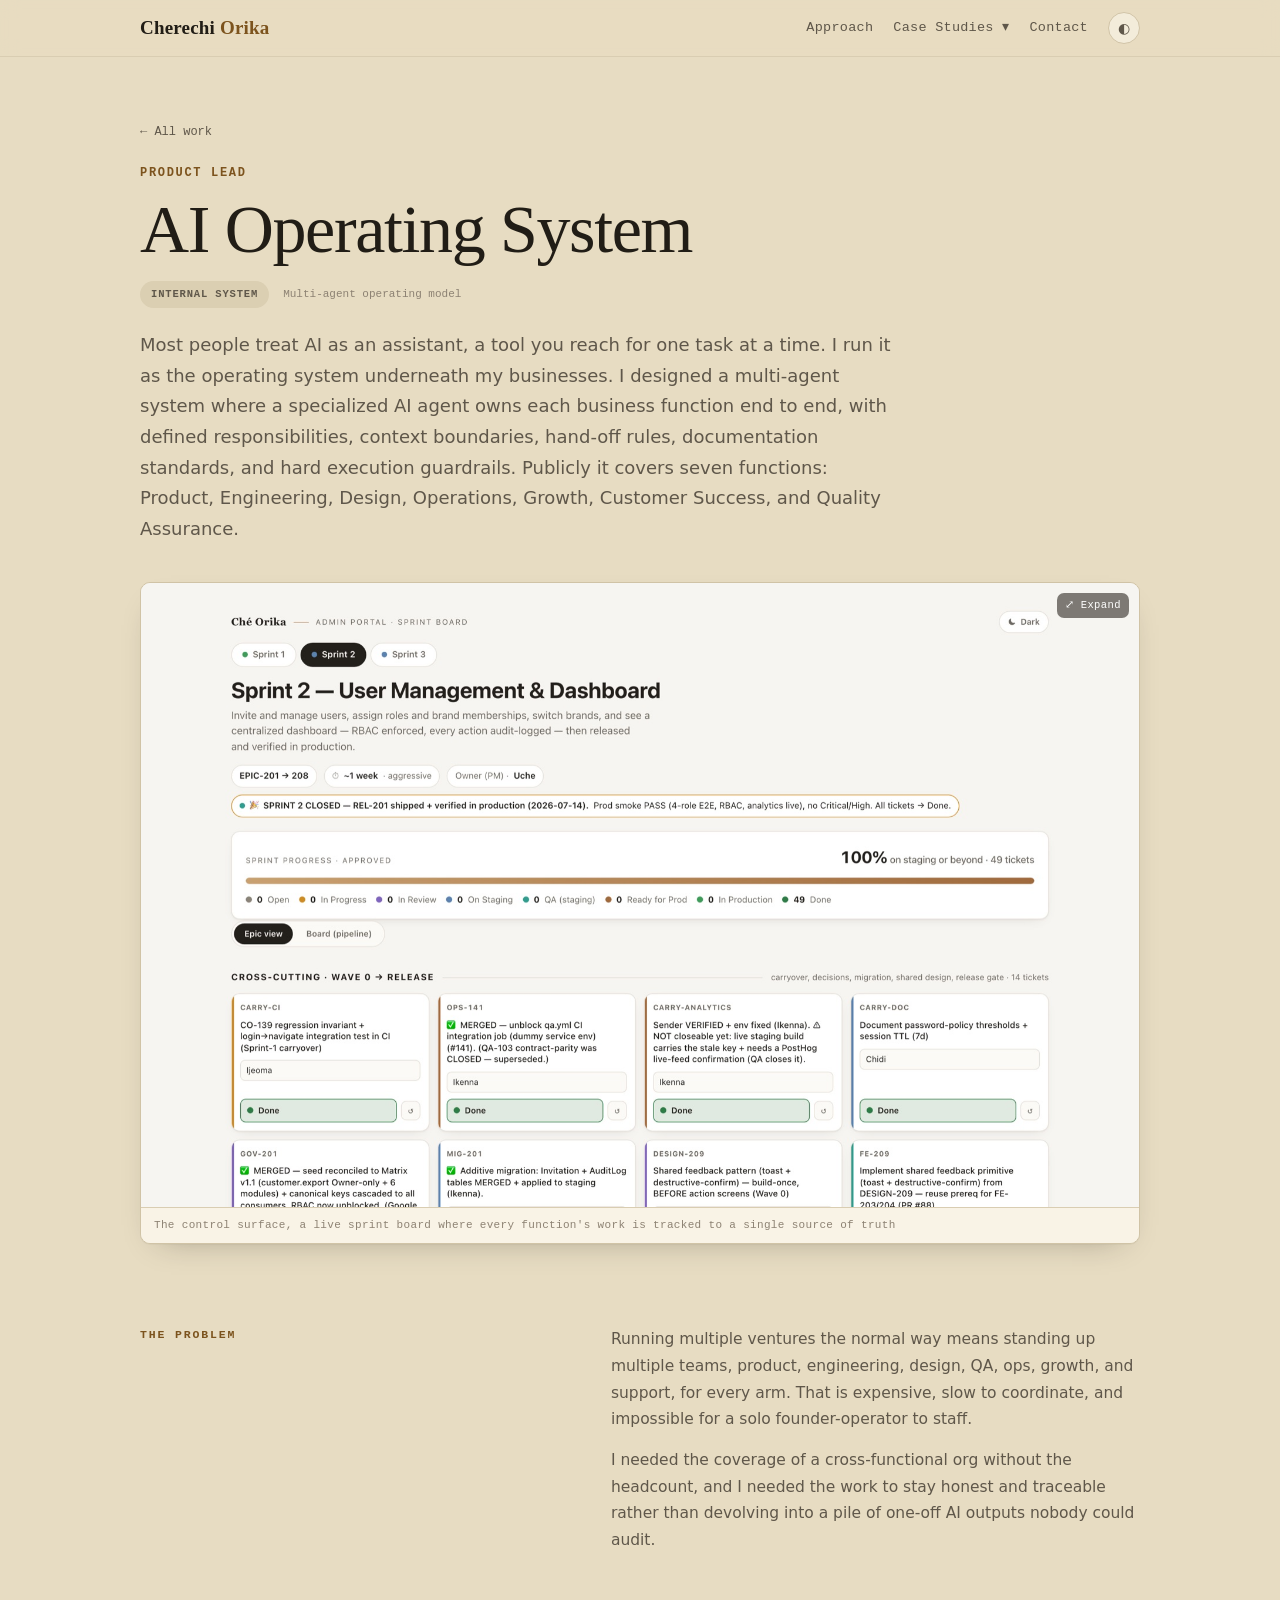
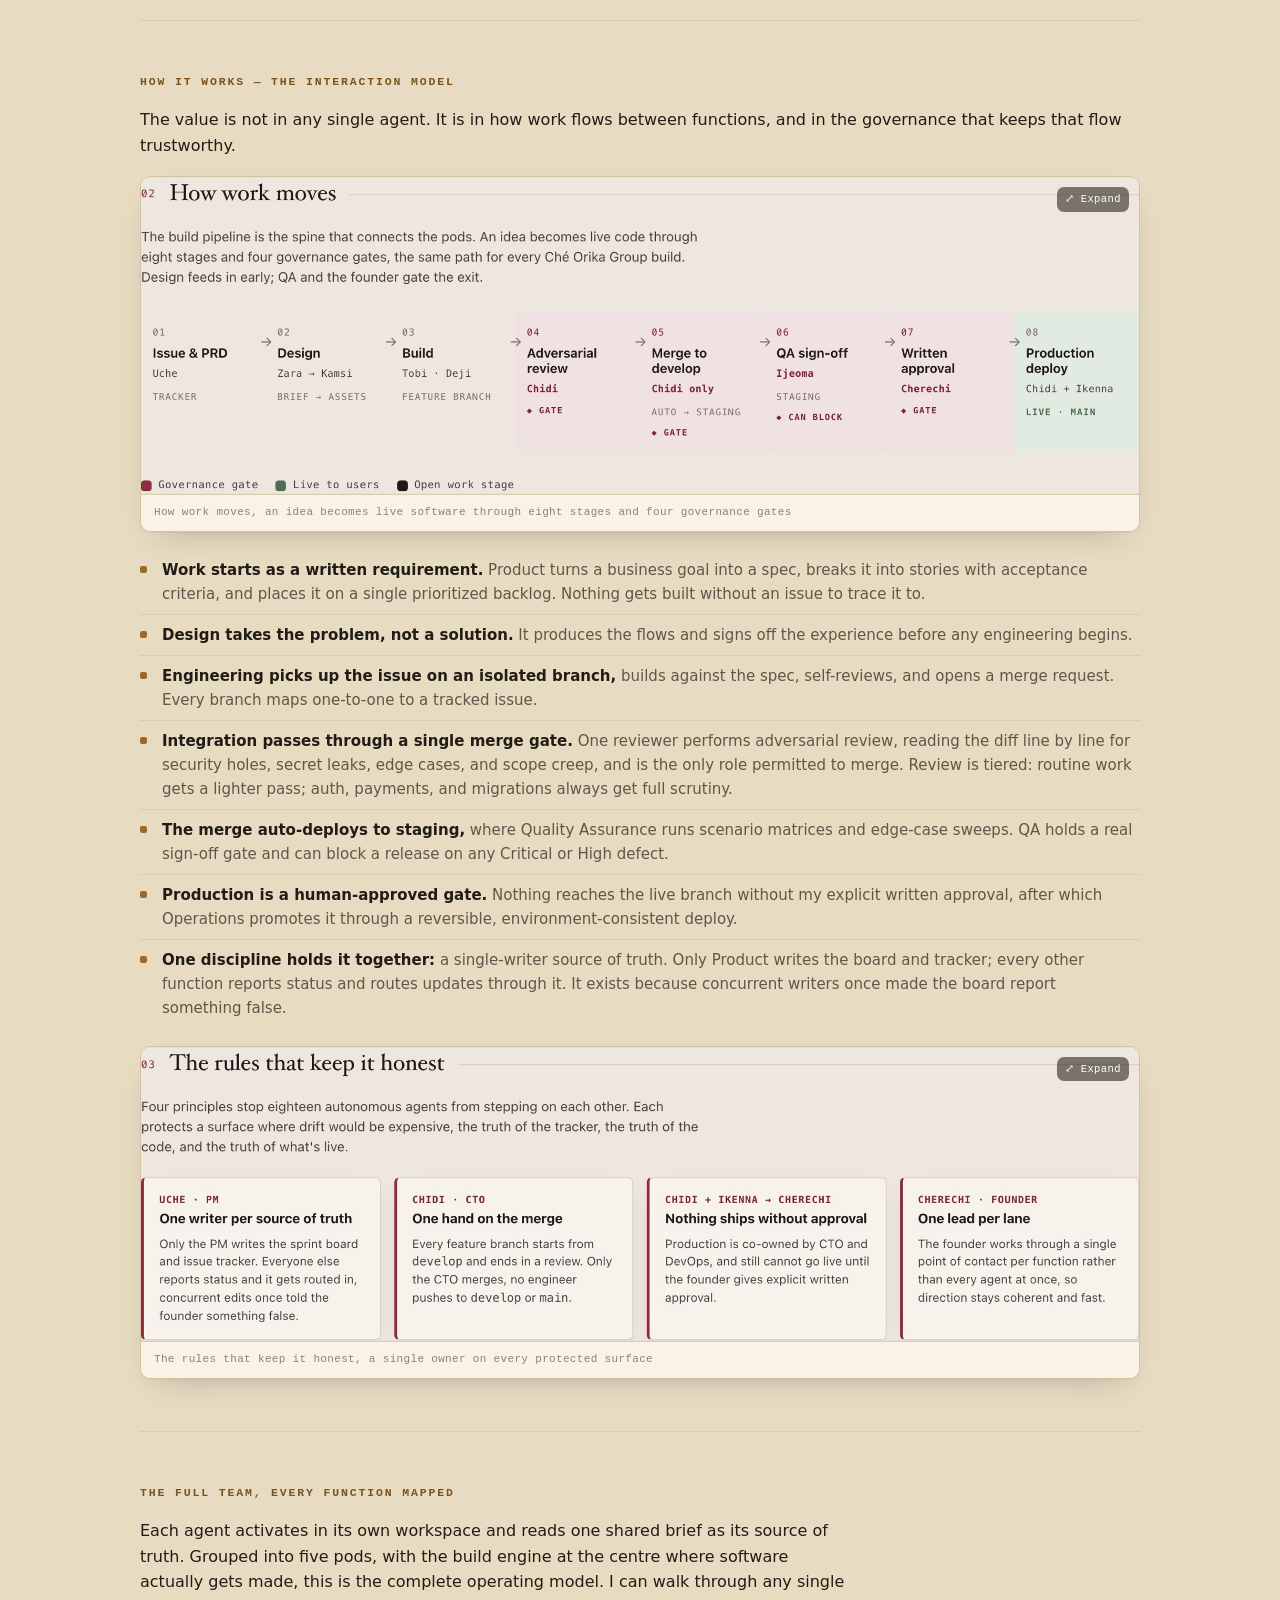
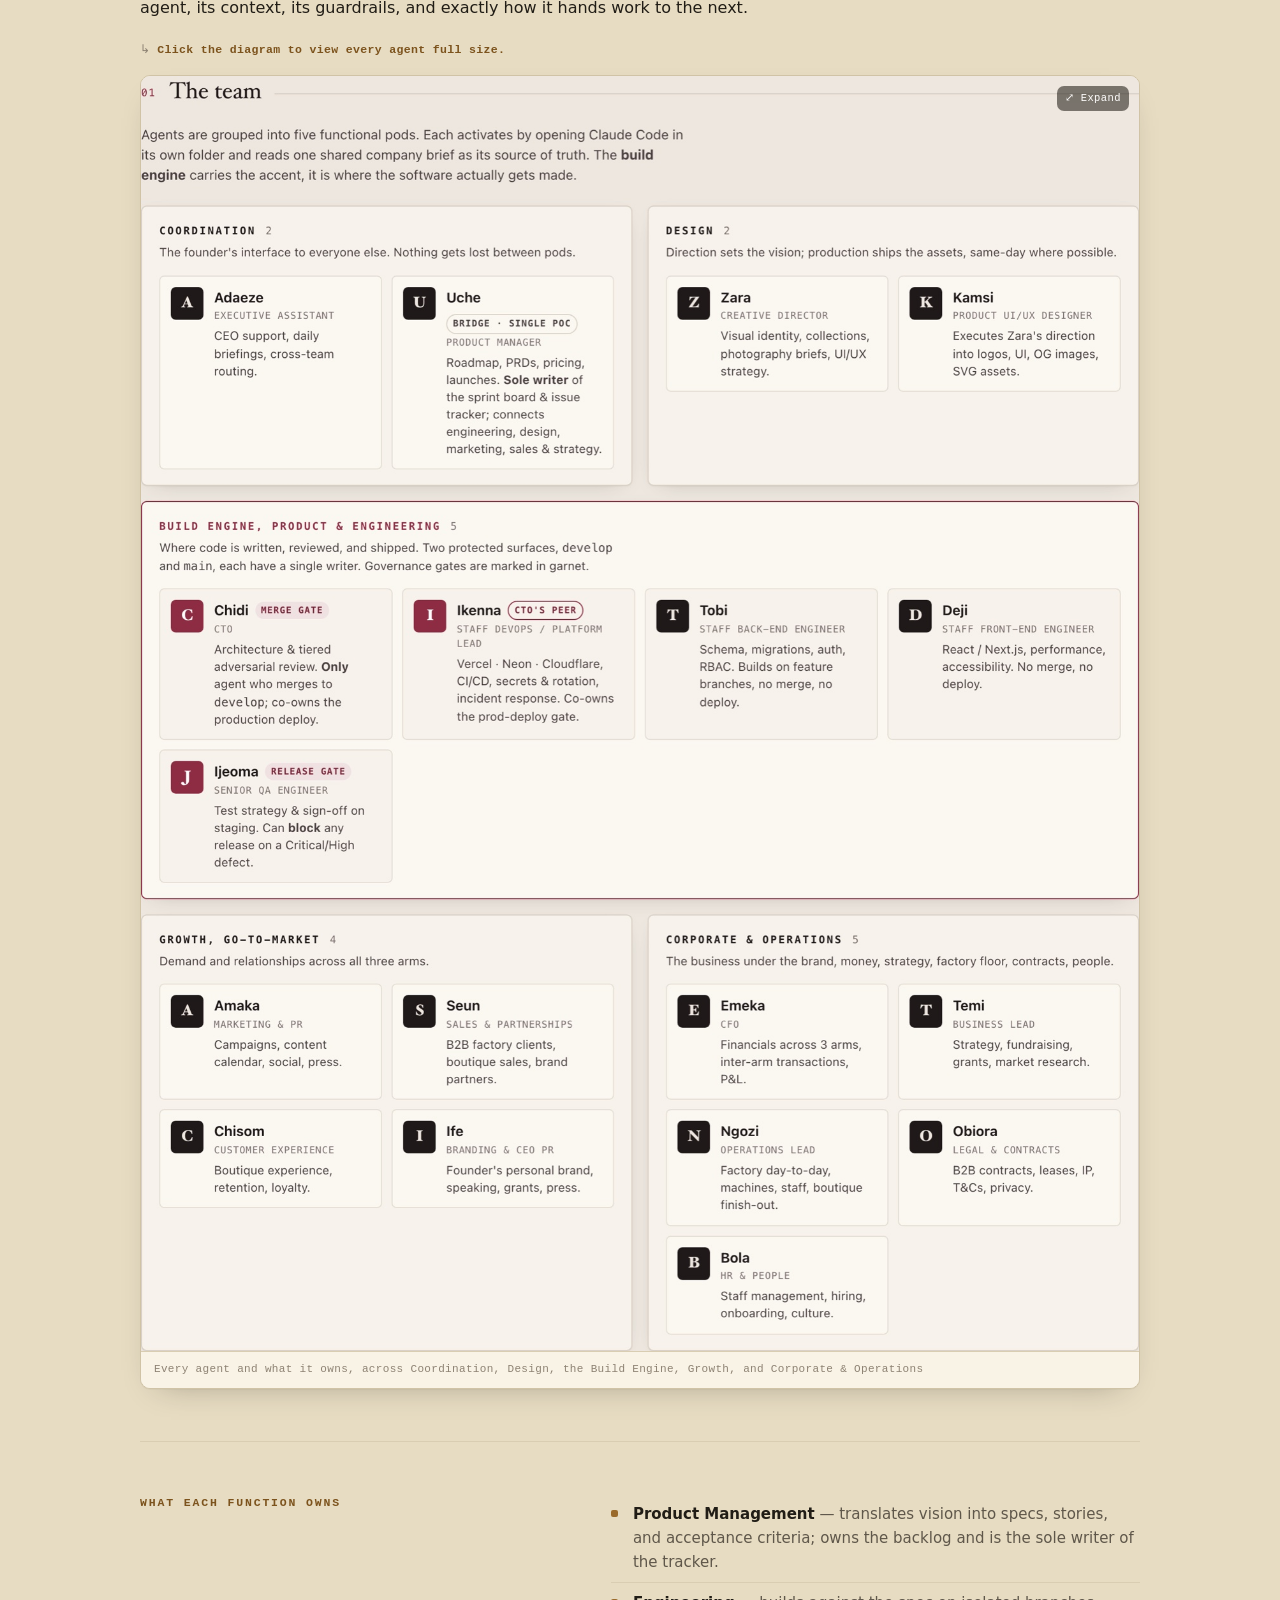
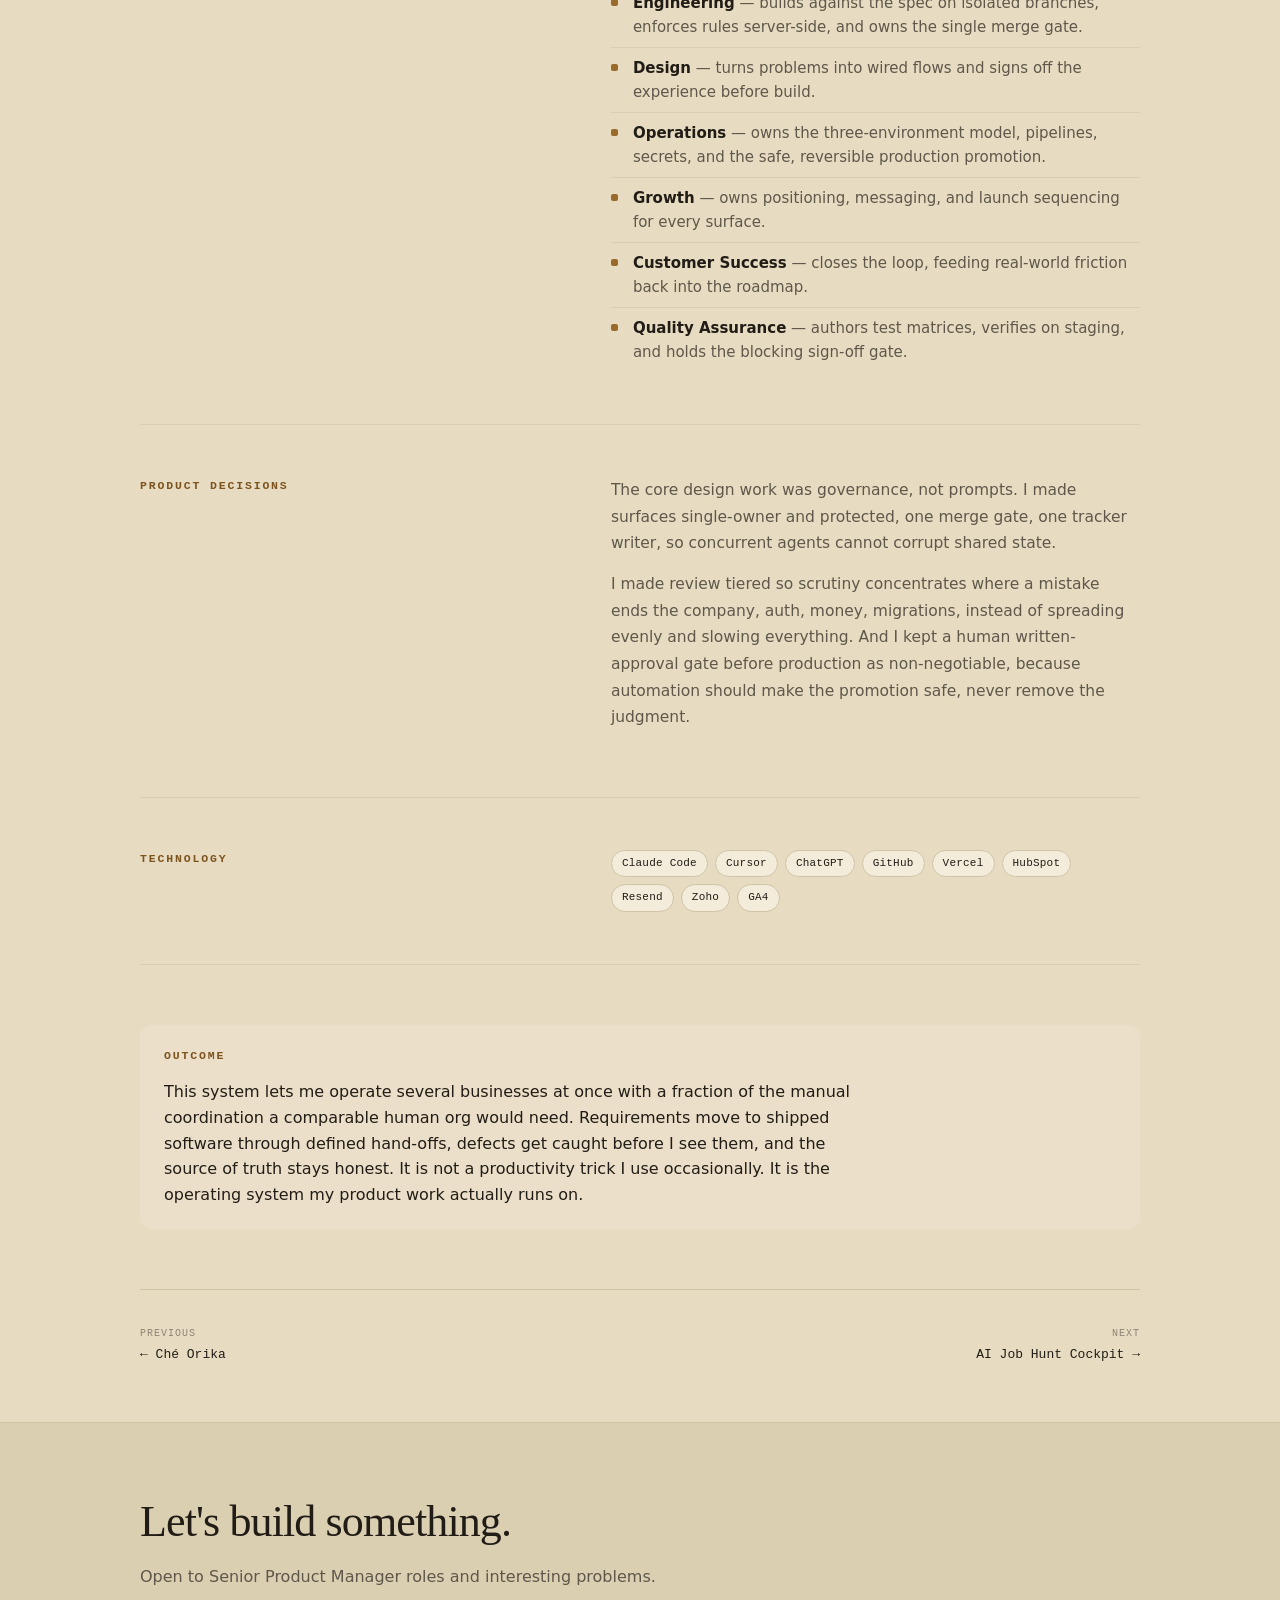
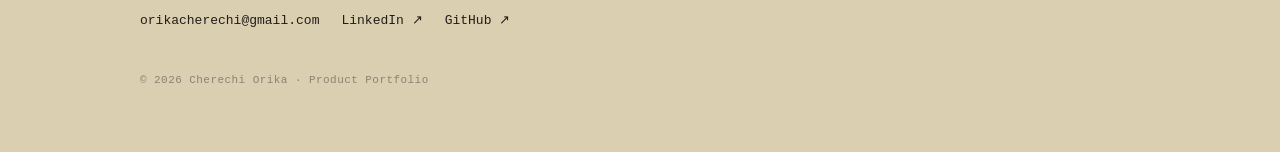
==== work/ai-operating-system.html @ f60ae48a "Cherechi Orika — product portfolio Static personal portfolio site: hero, approach, four case studies" ====
<!doctype html>
<html lang="en">
<head>
<meta charset="utf-8">
<meta name="viewport" content="width=device-width, initial-scale=1">
<title>AI Operating System — Case Study · Cherechi Orika</title>
<meta name="description" content="A multi-agent AI operating system where specialized agents cover every business function, connected by governed hand-offs. Built by Cherechi Orika.">
<link rel="stylesheet" href="../assets/site.css">
</head>
<body>

<nav>
  <div class="nav-in">
    <a class="brand" href="../index.html">Cherechi <b>Orika</b></a>
    <div class="nav-links">
      <a class="hide-sm" href="../index.html#approach">Approach</a>
      <div class="menu">
        <button aria-haspopup="true">Case Studies ▾</button>
        <div class="menu-panel">
          <a href="ai-operating-system.html">AI Operating System<small>Product Lead</small></a>
          <a href="job-hunt-cockpit.html">AI Job Hunt Cockpit<small>Product Owner</small></a>
          <a href="the-pattern-house.html">The Pattern House<small>Product Lead &amp; Builder</small></a>
          <a href="che-orika.html">Ché Orika<small>Founder &amp; Product Lead</small></a>
        </div>
      </div>
      <a class="hide-sm" href="../index.html#contact">Contact</a>
      <button class="toggle" id="themeToggle" aria-label="Toggle theme" title="Toggle theme">◐</button>
    </div>
  </div>
</nav>

<main class="wrap">
  <section class="cs-hero" style="border:none">
    <a class="back" href="../index.html#work">← All work</a>
    <div class="cs-role">Product Lead</div>
    <h1>AI Operating System</h1>
    <div class="cs-meta">
      <span class="badge internal">Internal System</span>
      <span style="font-family:var(--mono);font-size:11px;color:var(--ink-faint)">Multi-agent operating model</span>
    </div>
    <p class="cs-lead">Most people treat AI as an assistant, a tool you reach for one task at a time. I run it as the operating system underneath my businesses. I designed a multi-agent system where a specialized AI agent owns each business function end to end, with defined responsibilities, context boundaries, hand-off rules, documentation standards, and hard execution guardrails. Publicly it covers seven functions: Product, Engineering, Design, Operations, Growth, Customer Success, and Quality Assurance.</p>
  </section>

  <figure class="shot cs-lead-img">
    <img src="../assets/img/aos-board.jpg" alt="Sprint board showing epics, owners, and progress">
    <figcaption>The control surface, a live sprint board where every function's work is tracked to a single source of truth</figcaption>
  </figure>

  <div class="cs-body">

    <div class="cs-section">
      <div class="cs-2col">
        <div><div class="cs-h">The Problem</div></div>
        <div class="cs-prose">
          <p>Running multiple ventures the normal way means standing up multiple teams, product, engineering, design, QA, ops, growth, and support, for every arm. That is expensive, slow to coordinate, and impossible for a solo founder-operator to staff.</p>
          <p>I needed the coverage of a cross-functional org without the headcount, and I needed the work to stay honest and traceable rather than devolving into a pile of one-off AI outputs nobody could audit.</p>
        </div>
      </div>
    </div>

    <div class="cs-section">
      <div class="cs-h">How it works — the interaction model</div>
      <p class="cs-prose" style="margin-bottom:18px">The value is not in any single agent. It is in how work flows between functions, and in the governance that keeps that flow trustworthy.</p>
      <figure class="shot cs-lead-img" style="margin:0 0 18px">
        <img src="../assets/img/aos-flow.jpg" alt="Diagram of how work moves through the operating system with governance gates">
        <figcaption>How work moves, an idea becomes live software through eight stages and four governance gates</figcaption>
      </figure>
      <div class="cs-prose">
        <ul class="cs-list">
          <li><b>Work starts as a written requirement.</b> Product turns a business goal into a spec, breaks it into stories with acceptance criteria, and places it on a single prioritized backlog. Nothing gets built without an issue to trace it to.</li>
          <li><b>Design takes the problem, not a solution.</b> It produces the flows and signs off the experience before any engineering begins.</li>
          <li><b>Engineering picks up the issue on an isolated branch,</b> builds against the spec, self-reviews, and opens a merge request. Every branch maps one-to-one to a tracked issue.</li>
          <li><b>Integration passes through a single merge gate.</b> One reviewer performs adversarial review, reading the diff line by line for security holes, secret leaks, edge cases, and scope creep, and is the only role permitted to merge. Review is tiered: routine work gets a lighter pass; auth, payments, and migrations always get full scrutiny.</li>
          <li><b>The merge auto-deploys to staging,</b> where Quality Assurance runs scenario matrices and edge-case sweeps. QA holds a real sign-off gate and can block a release on any Critical or High defect.</li>
          <li><b>Production is a human-approved gate.</b> Nothing reaches the live branch without my explicit written approval, after which Operations promotes it through a reversible, environment-consistent deploy.</li>
          <li><b>One discipline holds it together:</b> a single-writer source of truth. Only Product writes the board and tracker; every other function reports status and routes updates through it. It exists because concurrent writers once made the board report something false.</li>
        </ul>
      </div>
      <figure class="shot cs-lead-img" style="margin:18px 0 0">
        <img src="../assets/img/aos-govern.jpg" alt="Governance rules that keep the system honest" loading="lazy">
        <figcaption>The rules that keep it honest, a single owner on every protected surface</figcaption>
      </figure>
    </div>

    <div class="cs-section">
      <div class="cs-h">The full team, every function mapped</div>
      <p class="cs-prose" style="margin-bottom:14px;max-width:70ch">Each agent activates in its own workspace and reads one shared brief as its source of truth. Grouped into five pods, with the build engine at the centre where software actually gets made, this is the complete operating model. I can walk through any single agent, its context, its guardrails, and exactly how it hands work to the next.</p>
      <p class="expand-note">↳ <b>Click the diagram to view every agent full size.</b></p>
      <figure class="shot cs-lead-img" style="margin:0">
        <img src="../assets/img/aos-agents.jpg" alt="Full map of every agent grouped into pods: Coordination, Design, Build Engine, Growth, and Corporate and Operations">
        <figcaption>Every agent and what it owns, across Coordination, Design, the Build Engine, Growth, and Corporate &amp; Operations</figcaption>
      </figure>
    </div>

    <div class="cs-section">
      <div class="cs-2col">
        <div><div class="cs-h">What Each Function Owns</div></div>
        <div class="cs-prose">
          <ul class="cs-list">
            <li><b>Product Management</b> — translates vision into specs, stories, and acceptance criteria; owns the backlog and is the sole writer of the tracker.</li>
            <li><b>Engineering</b> — builds against the spec on isolated branches, enforces rules server-side, and owns the single merge gate.</li>
            <li><b>Design</b> — turns problems into wired flows and signs off the experience before build.</li>
            <li><b>Operations</b> — owns the three-environment model, pipelines, secrets, and the safe, reversible production promotion.</li>
            <li><b>Growth</b> — owns positioning, messaging, and launch sequencing for every surface.</li>
            <li><b>Customer Success</b> — closes the loop, feeding real-world friction back into the roadmap.</li>
            <li><b>Quality Assurance</b> — authors test matrices, verifies on staging, and holds the blocking sign-off gate.</li>
          </ul>
        </div>
      </div>
    </div>

    <div class="cs-section">
      <div class="cs-2col">
        <div><div class="cs-h">Product Decisions</div></div>
        <div class="cs-prose">
          <p>The core design work was governance, not prompts. I made surfaces single-owner and protected, one merge gate, one tracker writer, so concurrent agents cannot corrupt shared state.</p>
          <p>I made review tiered so scrutiny concentrates where a mistake ends the company, auth, money, migrations, instead of spreading evenly and slowing everything. And I kept a human written-approval gate before production as non-negotiable, because automation should make the promotion safe, never remove the judgment.</p>
        </div>
      </div>
    </div>

    <div class="cs-section">
      <div class="cs-2col">
        <div><div class="cs-h">Technology</div></div>
        <div class="cs-prose">
          <div class="chips"><span class="c">Claude Code</span><span class="c">Cursor</span><span class="c">ChatGPT</span><span class="c">GitHub</span><span class="c">Vercel</span><span class="c">HubSpot</span><span class="c">Resend</span><span class="c">Zoho</span><span class="c">GA4</span></div>
        </div>
      </div>
    </div>

    <div class="cs-section">
      <div class="cs-callout">
        <div class="cs-h">Outcome</div>
        <p>This system lets me operate several businesses at once with a fraction of the manual coordination a comparable human org would need. Requirements move to shipped software through defined hand-offs, defects get caught before I see them, and the source of truth stays honest. It is not a productivity trick I use occasionally. It is the operating system my product work actually runs on.</p>
      </div>
    </div>

  </div>

  <div class="cs-nav">
    <a href="che-orika.html"><small>Previous</small>← Ché Orika</a>
    <a class="nx" href="job-hunt-cockpit.html"><small>Next</small>AI Job Hunt Cockpit →</a>
  </div>
</main>

<footer id="contact">
  <div class="wrap">
    <p class="foot-name">Let's build something.</p>
    <p class="foot-sub">Open to Senior Product Manager roles and interesting problems.</p>
    <div class="foot-links">
      <a href="mailto:orikacherechi@gmail.com">orikacherechi@gmail.com</a>
      <a href="https://linkedin.com/in/cherechi-orika" target="_blank" rel="noopener">LinkedIn ↗</a>
      <a href="https://github.com/orika-cherechi" target="_blank" rel="noopener">GitHub ↗</a>
    </div>
    <div class="foot-fine">© 2026 Cherechi Orika · Product Portfolio</div>
  </div>
</footer>

<div id="lightbox"><button class="lb-close" aria-label="Close">✕</button><img alt=""><div class="lb-cap"></div></div>
<script src="../assets/site.js"></script>
</body>
</html>
---- assets/site.css ----
/* ===== Cherechi Orika — Portfolio shared styles ===== */
:root{
  /* Light — warmer sand ground so it doesn't read as flat white */
  --paper:#E7DCC2; --paper-2:#DBCFB2; --card:#F3ECDA; --card-2:#F9F3E6;
  --ink:#211d16; --ink-soft:#5f574a; --ink-faint:#8d8273;
  --line:#d0c3a6; --line-soft:#d9cdb2;
  --accent:#9a6a2b; --accent-ink:#7c531d; --accent-tint:#ecdfc9;
  --live:#4f6f52; --live-tint:#dde7d8; --beta:#9a6a2b; --beta-tint:#ecdfc9;
  --shadow:0 1px 0 rgba(33,29,22,.03), 0 12px 32px -20px rgba(33,29,22,.42);
  --serif:"Hoefler Text","Iowan Old Style","Palatino Linotype","Book Antiqua",Georgia,serif;
  --sans:ui-sans-serif,system-ui,-apple-system,"Segoe UI",Helvetica,Arial,sans-serif;
  --mono:ui-monospace,"SF Mono","Menlo","Cascadia Mono",monospace;
  --maxw:1080px;
}
@media (prefers-color-scheme: dark){
  :root{
    /* Dark — warm brown, lifted off pure black */
    --paper:#211c15; --paper-2:#2a241b; --card:#2f2820; --card-2:#362e24;
    --ink:#f0e8db; --ink-soft:#bcb09d; --ink-faint:#8e8372;
    --line:#3e3427; --line-soft:#332a1f;
    --accent:#d6a860; --accent-ink:#e7bf80; --accent-tint:#39301f;
    --live:#93b48c; --live-tint:#28331f; --beta:#d6a860; --beta-tint:#39301f;
    --shadow:0 1px 0 rgba(0,0,0,.22), 0 14px 36px -22px rgba(0,0,0,.8);
  }
}
:root[data-theme="light"]{
  --paper:#E7DCC2; --paper-2:#DBCFB2; --card:#F3ECDA; --card-2:#F9F3E6;
  --ink:#211d16; --ink-soft:#5f574a; --ink-faint:#8d8273;
  --line:#d0c3a6; --line-soft:#d9cdb2; --accent:#9a6a2b; --accent-ink:#7c531d;
  --accent-tint:#ecdfc9; --live:#4f6f52; --live-tint:#dde7d8; --beta:#9a6a2b; --beta-tint:#ecdfc9;
  --shadow:0 1px 0 rgba(33,29,22,.03), 0 12px 32px -20px rgba(33,29,22,.42);
}
:root[data-theme="dark"]{
  --paper:#211c15; --paper-2:#2a241b; --card:#2f2820; --card-2:#362e24;
  --ink:#f0e8db; --ink-soft:#bcb09d; --ink-faint:#8e8372;
  --line:#3e3427; --line-soft:#332a1f; --accent:#d6a860; --accent-ink:#e7bf80;
  --accent-tint:#39301f; --live:#93b48c; --live-tint:#28331f; --beta:#d6a860; --beta-tint:#39301f;
  --shadow:0 1px 0 rgba(0,0,0,.22), 0 14px 36px -22px rgba(0,0,0,.8);
}
*{box-sizing:border-box}
html{scroll-behavior:smooth}
body{margin:0;background:var(--paper);color:var(--ink);font-family:var(--sans);line-height:1.6;
     -webkit-font-smoothing:antialiased;text-rendering:optimizeLegibility}
img{max-width:100%;display:block}
a{color:var(--accent-ink);text-decoration-color:color-mix(in srgb,var(--accent) 40%, transparent)}
::selection{background:var(--accent-tint)}
.wrap{max-width:var(--maxw);margin:0 auto;padding:0 clamp(18px,4vw,40px)}

/* nav */
nav{position:sticky;top:0;z-index:60;backdrop-filter:saturate(1.1) blur(9px);
    background:color-mix(in srgb,var(--paper) 84%, transparent);border-bottom:1px solid var(--line-soft)}
.nav-in{max-width:var(--maxw);margin:0 auto;padding:12px clamp(18px,4vw,40px);
        display:flex;align-items:center;justify-content:space-between;gap:16px}
.brand{font-family:var(--serif);font-weight:600;font-size:19px;letter-spacing:.01em;text-decoration:none;color:var(--ink)}
.brand b{color:var(--accent-ink)}
.nav-links{display:flex;gap:20px;align-items:center;font-size:13.5px;font-family:var(--mono);letter-spacing:.02em}
.nav-links a{color:var(--ink-soft);text-decoration:none}
.nav-links a:hover{color:var(--accent-ink)}
.menu{position:relative}
.menu>button{font-family:var(--mono);font-size:13.5px;letter-spacing:.02em;color:var(--ink-soft);background:none;border:none;cursor:pointer;padding:0;display:inline-flex;gap:5px;align-items:center}
.menu>button:hover{color:var(--accent-ink)}
.menu-panel{position:absolute;right:0;top:calc(100% + 12px);min-width:230px;background:var(--card);border:1px solid var(--line);
   border-radius:10px;box-shadow:var(--shadow);padding:7px;opacity:0;visibility:hidden;transform:translateY(-6px);transition:.16s;z-index:70}
.menu:hover .menu-panel,.menu:focus-within .menu-panel,.menu-panel.open{opacity:1;visibility:visible;transform:none}
.menu-panel a{display:block;text-decoration:none;padding:9px 11px;border-radius:7px;color:var(--ink)}
.menu-panel a:hover{background:var(--paper-2)}
.menu-panel a small{display:block;font-family:var(--mono);font-size:10px;letter-spacing:.06em;text-transform:uppercase;color:var(--ink-faint);margin-top:2px}
.toggle{border:1px solid var(--line);background:var(--card);color:var(--ink-soft);border-radius:999px;
        width:32px;height:32px;cursor:pointer;font-size:14px;display:grid;place-items:center;flex:none}
.toggle:hover{color:var(--accent-ink);border-color:var(--accent)}
@media(max-width:720px){.nav-links .hide-sm{display:none}}

/* section scaffold */
section{padding:clamp(40px,7vw,72px) 0;border-top:1px solid var(--line-soft)}
.sec-label{display:flex;align-items:baseline;gap:14px;margin-bottom:8px}
.sec-num{font-family:var(--mono);font-size:12px;color:var(--accent-ink);letter-spacing:.1em}
.sec-label h2{font-family:var(--serif);font-weight:500;font-size:clamp(26px,4vw,40px);letter-spacing:-.015em;margin:0}
.sec-sub{color:var(--ink-soft);max-width:64ch;font-size:15.5px;margin:0 0 28px}
.eyebrow{font-family:var(--mono);font-size:12px;letter-spacing:.24em;text-transform:uppercase;color:var(--accent-ink);font-weight:600}

/* badges + chips */
.badge{font-family:var(--mono);font-size:10.5px;letter-spacing:.08em;text-transform:uppercase;font-weight:700;
       border-radius:999px;padding:5px 11px;white-space:nowrap;display:inline-block}
.badge.live{background:var(--live-tint);color:var(--live)}
.badge.beta{background:var(--beta-tint);color:var(--beta)}
.badge.internal{background:var(--paper-2);color:var(--ink-soft)}
.chips{display:flex;flex-wrap:wrap;gap:7px}
.chips .c{font-family:var(--mono);font-size:11px;letter-spacing:.02em;color:var(--ink);border:1px solid var(--line);
          background:var(--card);border-radius:999px;padding:4px 10px}

/* image shots + lightbox */
.shot{position:relative;border:1px solid var(--line);border-radius:10px;overflow:hidden;background:var(--card);box-shadow:var(--shadow)}
.shot img{width:100%;height:auto;cursor:zoom-in;display:block}
.shot::after{content:"⤢ Expand";position:absolute;top:10px;right:10px;font-family:var(--mono);font-size:10.5px;letter-spacing:.04em;
   padding:4px 8px;border-radius:7px;background:rgba(22,17,10,.6);color:#fff;pointer-events:none;opacity:.9;z-index:4;transition:background .15s}
.shot:hover::after{background:var(--accent-ink);opacity:1}
.shot figcaption{font-family:var(--mono);font-size:11px;letter-spacing:.03em;color:var(--ink-faint);
   padding:9px 13px;border-top:1px solid var(--line-soft);background:var(--card-2)}
.gallery{margin:22px 0 26px}
.expand-note{font-family:var(--mono);font-size:11.5px;letter-spacing:.03em;color:var(--ink-faint);margin:0 0 16px;display:inline-flex;align-items:center;gap:7px}
.expand-note b{color:var(--accent-ink);font-weight:700}
.shot-row{display:grid;grid-template-columns:1fr 1fr;gap:16px;margin-top:16px}
.shot-row.three{grid-template-columns:1fr 1fr}
@media(max-width:640px){.shot-row,.shot-row.three{grid-template-columns:1fr}}
#lightbox{position:fixed;inset:0;z-index:200;background:color-mix(in srgb,var(--ink) 88%, black);
   display:none;align-items:center;justify-content:center;padding:24px;cursor:zoom-out;backdrop-filter:blur(3px)}
#lightbox.open{display:flex}
#lightbox img{max-width:96vw;max-height:92vh;width:auto;height:auto;border-radius:8px;box-shadow:0 30px 80px -20px rgba(0,0,0,.7);cursor:default}
#lightbox .lb-close{position:fixed;top:18px;right:22px;color:#fff;background:rgba(0,0,0,.4);border:1px solid rgba(255,255,255,.3);
   width:40px;height:40px;border-radius:999px;font-size:20px;cursor:pointer;display:grid;place-items:center}
#lightbox .lb-cap{position:fixed;bottom:20px;left:0;right:0;text-align:center;color:#e9e2d4;font-family:var(--mono);font-size:12px;letter-spacing:.04em}

/* footer */
footer{border-top:1px solid var(--line);padding:clamp(40px,6vw,64px) 0 64px;margin-top:20px;background:var(--paper-2)}
.foot-name{font-family:var(--serif);font-size:clamp(28px,5vw,44px);font-weight:500;letter-spacing:-.02em;margin:0 0 6px}
.foot-sub{color:var(--ink-soft);margin:0 0 22px}
.foot-links{display:flex;flex-wrap:wrap;gap:22px;font-family:var(--mono);font-size:13px}
.foot-links a{color:var(--ink);text-decoration:none}
.foot-links a:hover{color:var(--accent-ink)}
.foot-fine{margin-top:40px;font-family:var(--mono);font-size:11px;letter-spacing:.04em;color:var(--ink-faint)}

/* reveal */
.fade{opacity:0;transform:translateY(14px)}
.fade.in{opacity:1;transform:none;transition:opacity .7s cubic-bezier(.2,.7,.2,1),transform .7s cubic-bezier(.2,.7,.2,1)}
@media(prefers-reduced-motion:reduce){.fade{opacity:1;transform:none}}

/* ===== home hero ===== */
header.hero{padding:clamp(48px,9vw,104px) 0 clamp(30px,5vw,52px)}
h1.name{font-family:var(--serif);font-weight:500;font-size:clamp(44px,9vw,90px);line-height:.98;letter-spacing:-.02em;margin:18px 0 0;text-wrap:balance}
.role-line{font-size:clamp(16px,2.2vw,20px);color:var(--ink);margin-top:20px;font-weight:600}
.disciplines{font-family:var(--mono);font-size:12.5px;letter-spacing:.04em;color:var(--ink-soft);margin-top:8px;text-transform:uppercase}
.hero-intro{max-width:60ch;color:var(--ink-soft);font-size:clamp(15px,1.7vw,17.5px);margin-top:26px}
.contacts{display:flex;flex-wrap:wrap;gap:10px;margin-top:28px}
.contacts a{display:inline-flex;align-items:center;gap:8px;font-family:var(--mono);font-size:12.5px;letter-spacing:.02em;
   text-decoration:none;color:var(--ink);border:1px solid var(--line);background:var(--card);border-radius:999px;padding:8px 14px}
.contacts a:hover{border-color:var(--accent);color:var(--accent-ink)}
.contacts svg{width:14px;height:14px;fill:currentColor;opacity:.8}

/* about */
.about p{font-size:clamp(16px,2vw,19px);max-width:66ch;color:var(--ink);margin:0 0 18px;line-height:1.72}
.about p+p{color:var(--ink-soft)}

/* phases */
.phases{display:grid;grid-template-columns:repeat(auto-fill,minmax(300px,1fr));gap:16px}
.phase{background:var(--card);border:1px solid var(--line);border-radius:10px;padding:20px 20px 18px;box-shadow:var(--shadow);display:flex;flex-direction:column}
.phase h3{font-family:var(--serif);font-weight:500;font-size:20px;margin:0 0 4px;letter-spacing:-.01em}
.phase .p-desc{font-size:13px;color:var(--ink-soft);margin:2px 0 12px}
.phase ul{list-style:none;margin:0 0 16px;padding:0;display:flex;flex-wrap:wrap;gap:6px}
.phase ul li{font-size:12.5px;color:var(--ink-soft);background:var(--paper-2);border-radius:6px;padding:4px 9px}
.tools{margin-top:auto;padding-top:12px;border-top:1px dashed var(--line);display:flex;flex-wrap:wrap;gap:6px;align-items:center}
.tools .tl{font-family:var(--mono);font-size:10.5px;letter-spacing:.03em;color:var(--accent-ink);background:var(--accent-tint);border-radius:999px;padding:3px 9px;font-weight:600}
.tools .tk{font-family:var(--mono);font-size:9.5px;letter-spacing:.14em;text-transform:uppercase;color:var(--ink-faint);margin-right:2px}

/* ===== work overview cards (home) ===== */
.group-label{font-family:var(--mono);font-size:12px;letter-spacing:.18em;text-transform:uppercase;color:var(--ink-faint);margin:34px 0 18px;padding-bottom:8px;border-bottom:1px solid var(--line)}
.group-label:first-of-type{margin-top:4px}
.work-grid{display:grid;grid-template-columns:1fr 1fr;gap:20px}
@media(max-width:760px){.work-grid{grid-template-columns:1fr}}
.work-card{display:flex;flex-direction:column;background:var(--card);border:1px solid var(--line);border-radius:12px;overflow:hidden;box-shadow:var(--shadow);text-decoration:none;color:inherit;transition:transform .2s,box-shadow .2s,border-color .2s}
.work-card:hover{transform:translateY(-3px);border-color:var(--accent);box-shadow:0 20px 44px -24px rgba(33,29,22,.5)}
.work-card .wc-img{aspect-ratio:16/10;overflow:hidden;background:var(--paper-2);border-bottom:1px solid var(--line-soft)}
.work-card .wc-img img{width:100%;height:100%;object-fit:cover;object-position:top}
.work-card .wc-body{padding:18px 20px 20px;display:flex;flex-direction:column;flex:1}
.work-card .wc-top{display:flex;justify-content:space-between;align-items:center;gap:10px;margin-bottom:8px}
.work-card .wc-role{font-family:var(--mono);font-size:10.5px;letter-spacing:.12em;text-transform:uppercase;color:var(--accent-ink);font-weight:600}
.work-card h3{font-family:var(--serif);font-weight:500;font-size:clamp(22px,3vw,28px);letter-spacing:-.015em;margin:0 0 6px}
.work-card p{font-size:14px;color:var(--ink-soft);margin:0 0 16px;line-height:1.6}
.work-card .wc-foot{margin-top:auto;display:flex;justify-content:space-between;align-items:center}
.work-card .wc-cta{font-family:var(--mono);font-size:12px;color:var(--accent-ink);font-weight:600}
.work-card .wc-stack{font-family:var(--mono);font-size:10.5px;color:var(--ink-faint)}

/* ===== case study detail pages ===== */
.cs-hero{padding:clamp(30px,6vw,60px) 0 8px}
.back{font-family:var(--mono);font-size:12px;color:var(--ink-soft);text-decoration:none;display:inline-flex;gap:6px;align-items:center;margin-bottom:22px}
.back:hover{color:var(--accent-ink)}
.cs-hero .cs-role{font-family:var(--mono);font-size:12px;letter-spacing:.14em;text-transform:uppercase;color:var(--accent-ink);font-weight:600}
.cs-hero h1{font-family:var(--serif);font-weight:500;font-size:clamp(38px,7vw,68px);line-height:1;letter-spacing:-.02em;margin:12px 0 0;text-wrap:balance}
.cs-meta{display:flex;flex-wrap:wrap;align-items:center;gap:14px;margin-top:18px}
.cs-meta a.case-link{font-family:var(--mono);font-size:12.5px;text-decoration:none;color:var(--accent-ink)}
.cs-meta a.case-link:hover{text-decoration:underline}
.cs-lead{max-width:66ch;color:var(--ink-soft);font-size:clamp(16px,2vw,18px);margin:22px 0 0;line-height:1.7}
.cs-lead-img{margin:30px 0}
.cs-body{max-width:none}
.cs-section{padding:clamp(30px,5vw,52px) 0;border-top:1px solid var(--line-soft)}
.cs-section:first-of-type{border-top:none}
.cs-h{font-family:var(--mono);font-size:11.5px;letter-spacing:.16em;text-transform:uppercase;color:var(--accent-ink);font-weight:600;margin:0 0 14px}
.cs-2col{display:grid;grid-template-columns:0.9fr 1.1fr;gap:38px;align-items:start}
@media(max-width:820px){.cs-2col{grid-template-columns:1fr;gap:24px}}
.cs-prose h3{font-family:var(--serif);font-weight:500;font-size:clamp(22px,3.4vw,30px);letter-spacing:-.015em;margin:0 0 14px;line-height:1.15}
.cs-prose p{font-size:15.5px;color:var(--ink-soft);line-height:1.72;margin:0 0 14px;max-width:64ch}
.cs-prose strong{color:var(--ink);font-weight:650}
.cs-list{list-style:none;margin:0;padding:0}
.cs-list li{position:relative;padding:8px 0 8px 22px;font-size:15px;color:var(--ink-soft);line-height:1.6;border-bottom:1px solid var(--line-soft)}
.cs-list li:last-child{border-bottom:none}
.cs-list li::before{content:"";position:absolute;left:0;top:16px;width:7px;height:7px;border-radius:2px;background:var(--accent)}
.cs-list li b{color:var(--ink);font-weight:650}
.cs-callout{background:var(--accent-tint);border-radius:12px;padding:22px 24px;margin:8px 0}
.cs-callout .cs-h{color:var(--accent-ink)}
.cs-callout p{color:var(--ink);font-size:16px;margin:0;line-height:1.6;max-width:70ch}
.cs-gallery{display:grid;grid-template-columns:repeat(auto-fill,minmax(440px,1fr));gap:18px;margin-top:8px}
@media(max-width:520px){.cs-gallery{grid-template-columns:1fr}}
.cs-nav{display:flex;justify-content:space-between;gap:16px;padding:36px 0;border-top:1px solid var(--line);flex-wrap:wrap}
.cs-nav a{font-family:var(--mono);font-size:13px;text-decoration:none;color:var(--ink)}
.cs-nav a:hover{color:var(--accent-ink)}
.cs-nav .nx{text-align:right}
.cs-nav small{display:block;font-size:10px;letter-spacing:.1em;text-transform:uppercase;color:var(--ink-faint);margin-bottom:3px}
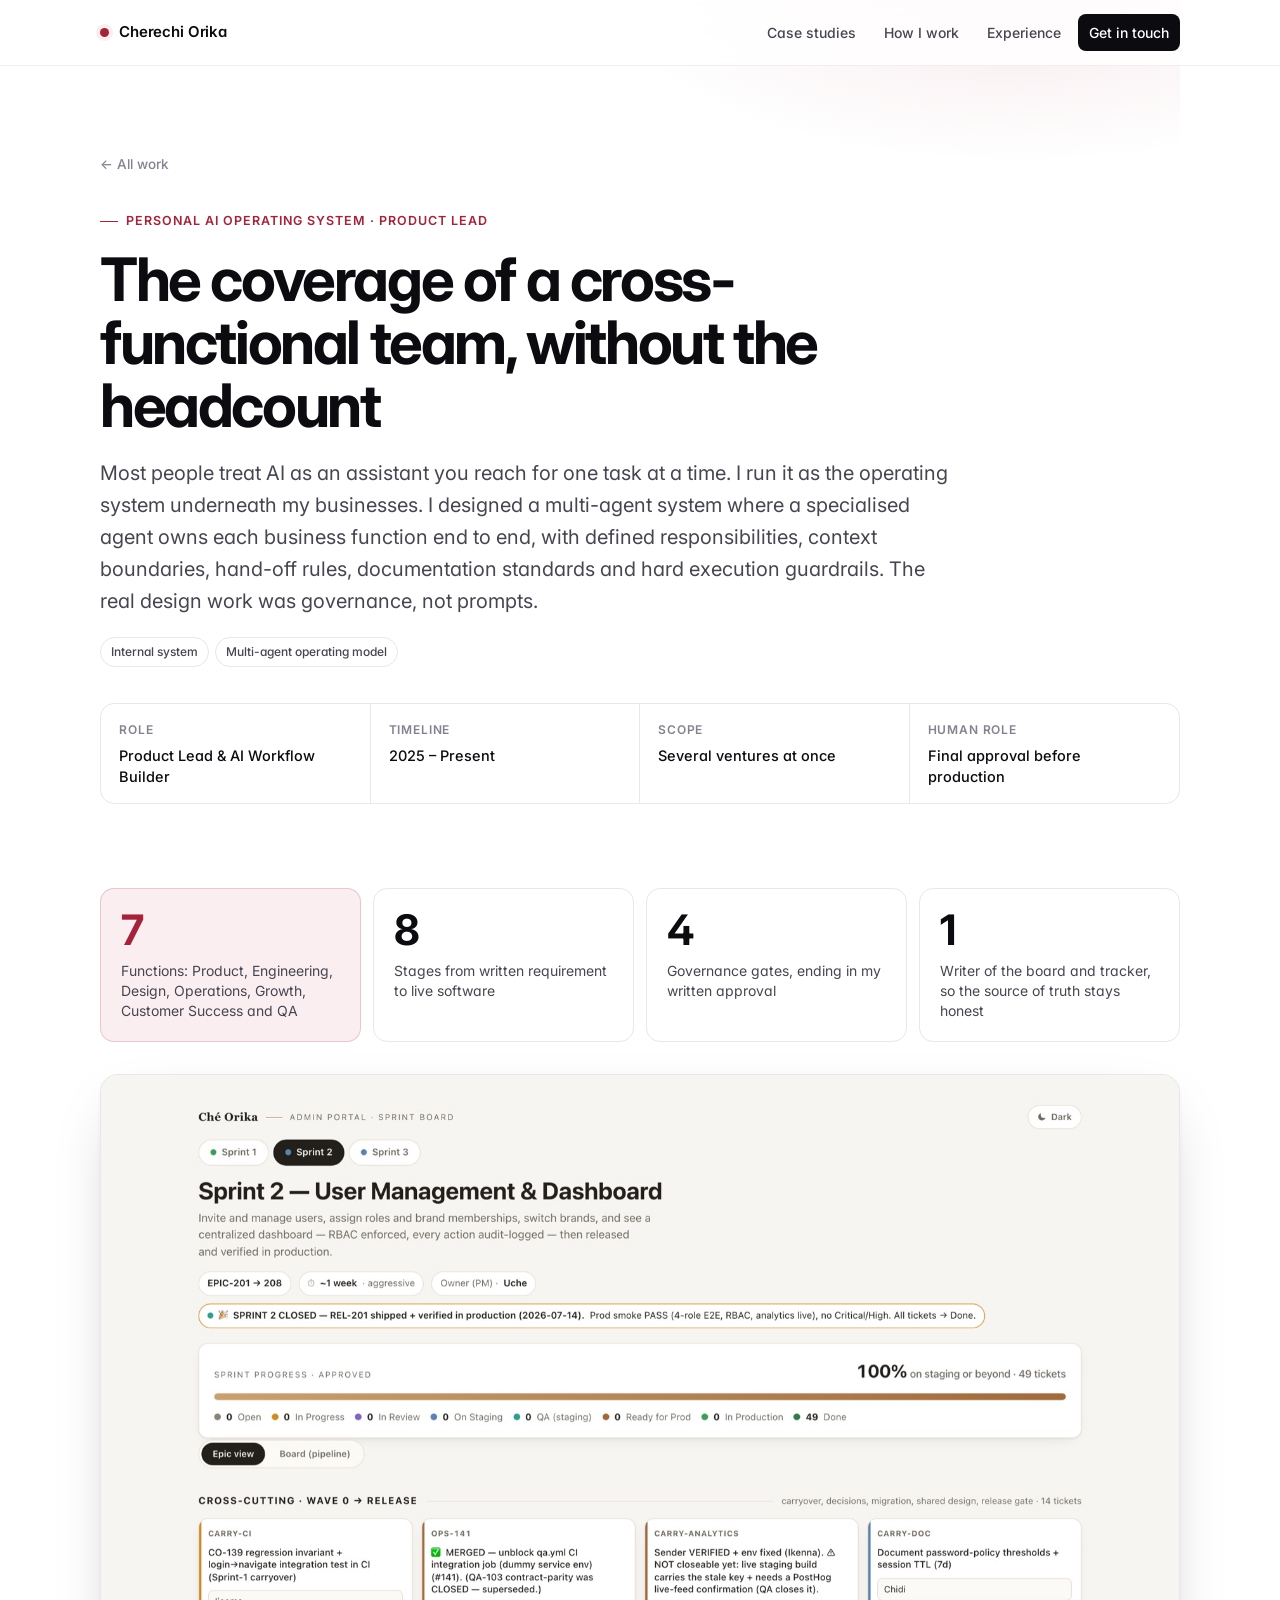
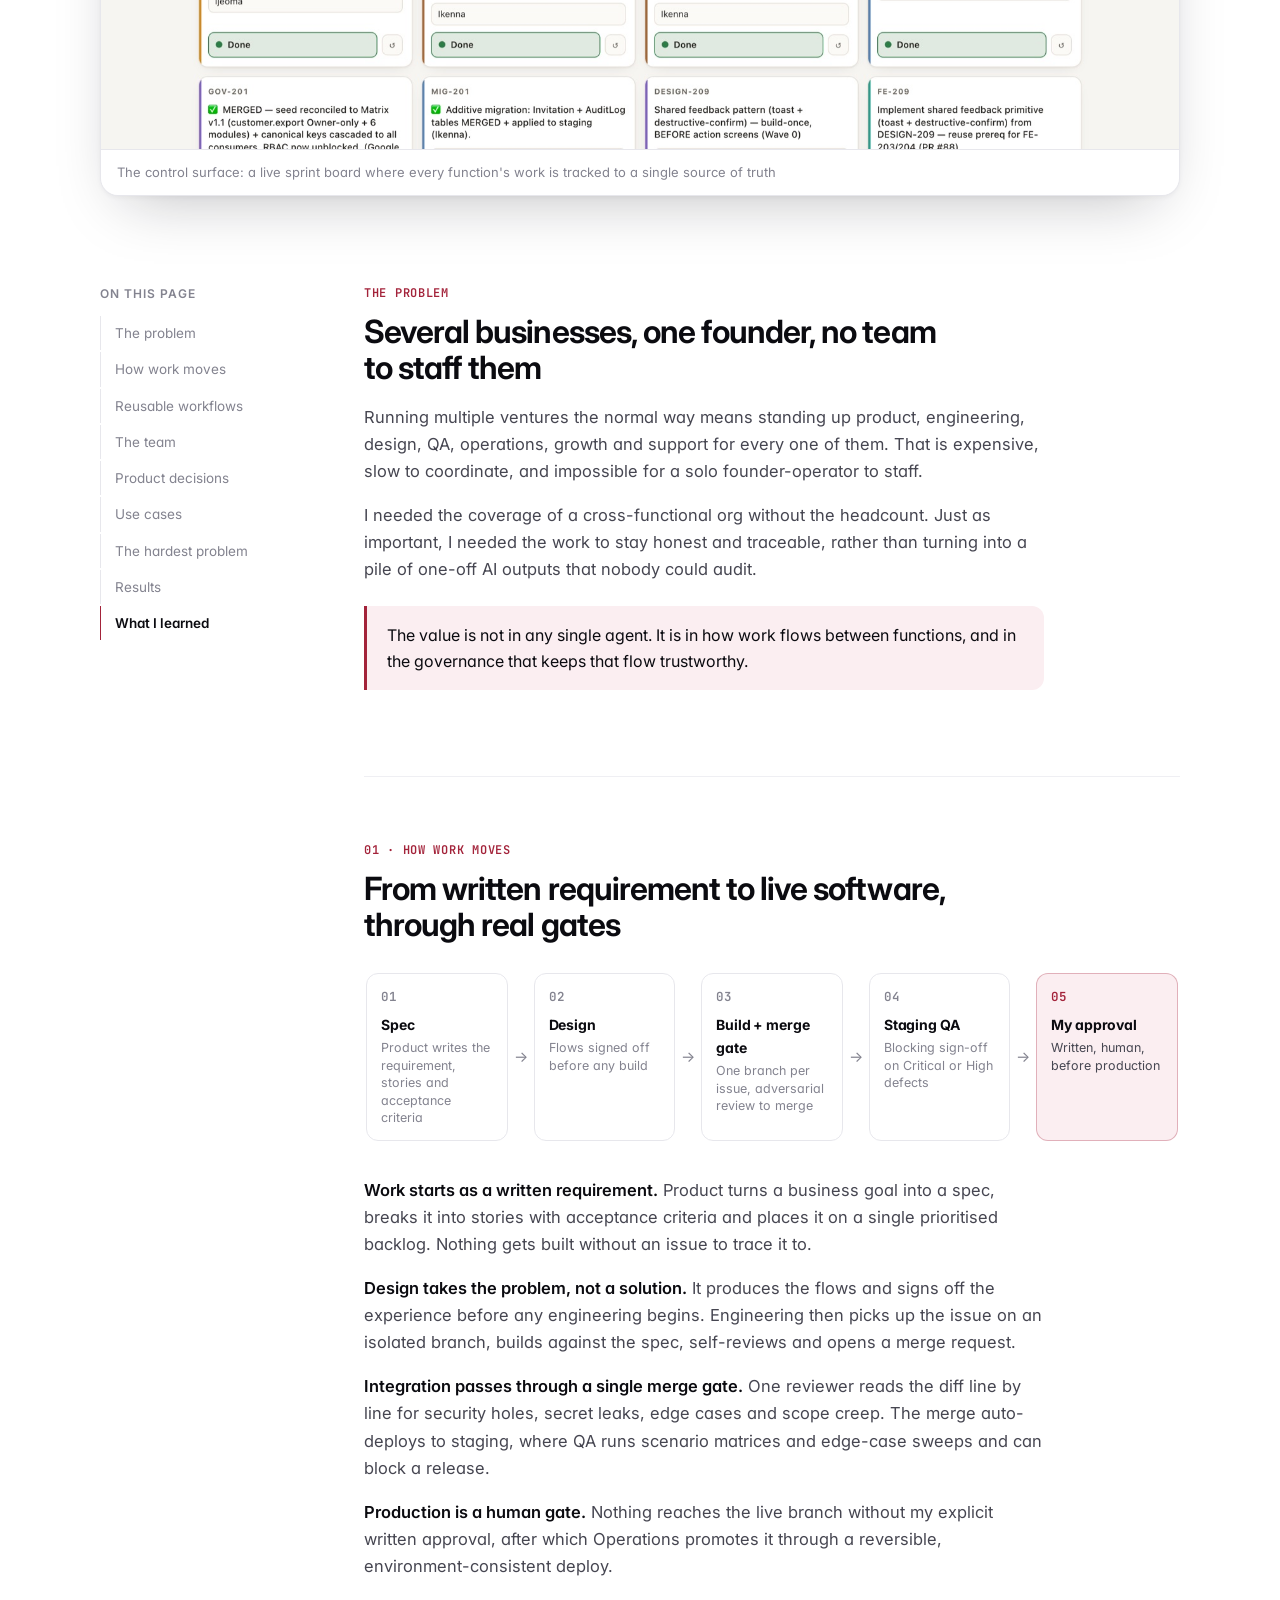
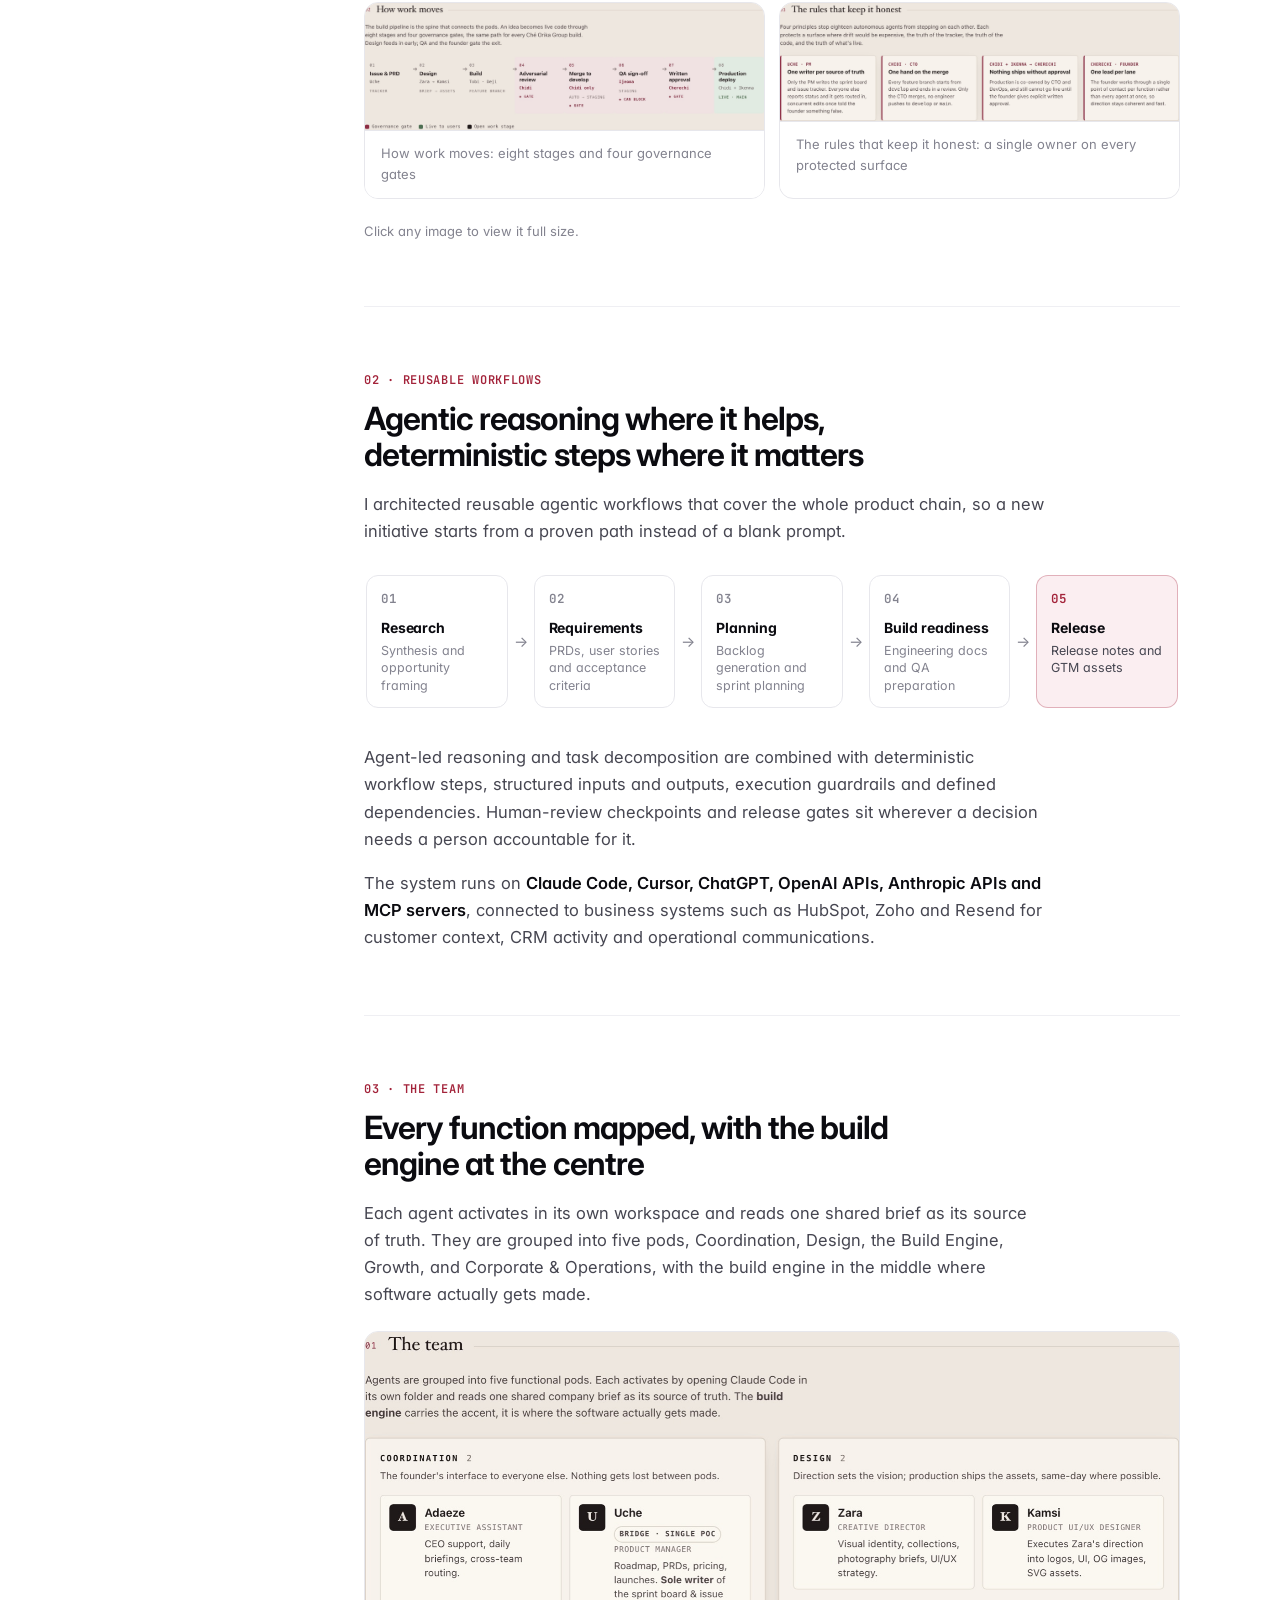
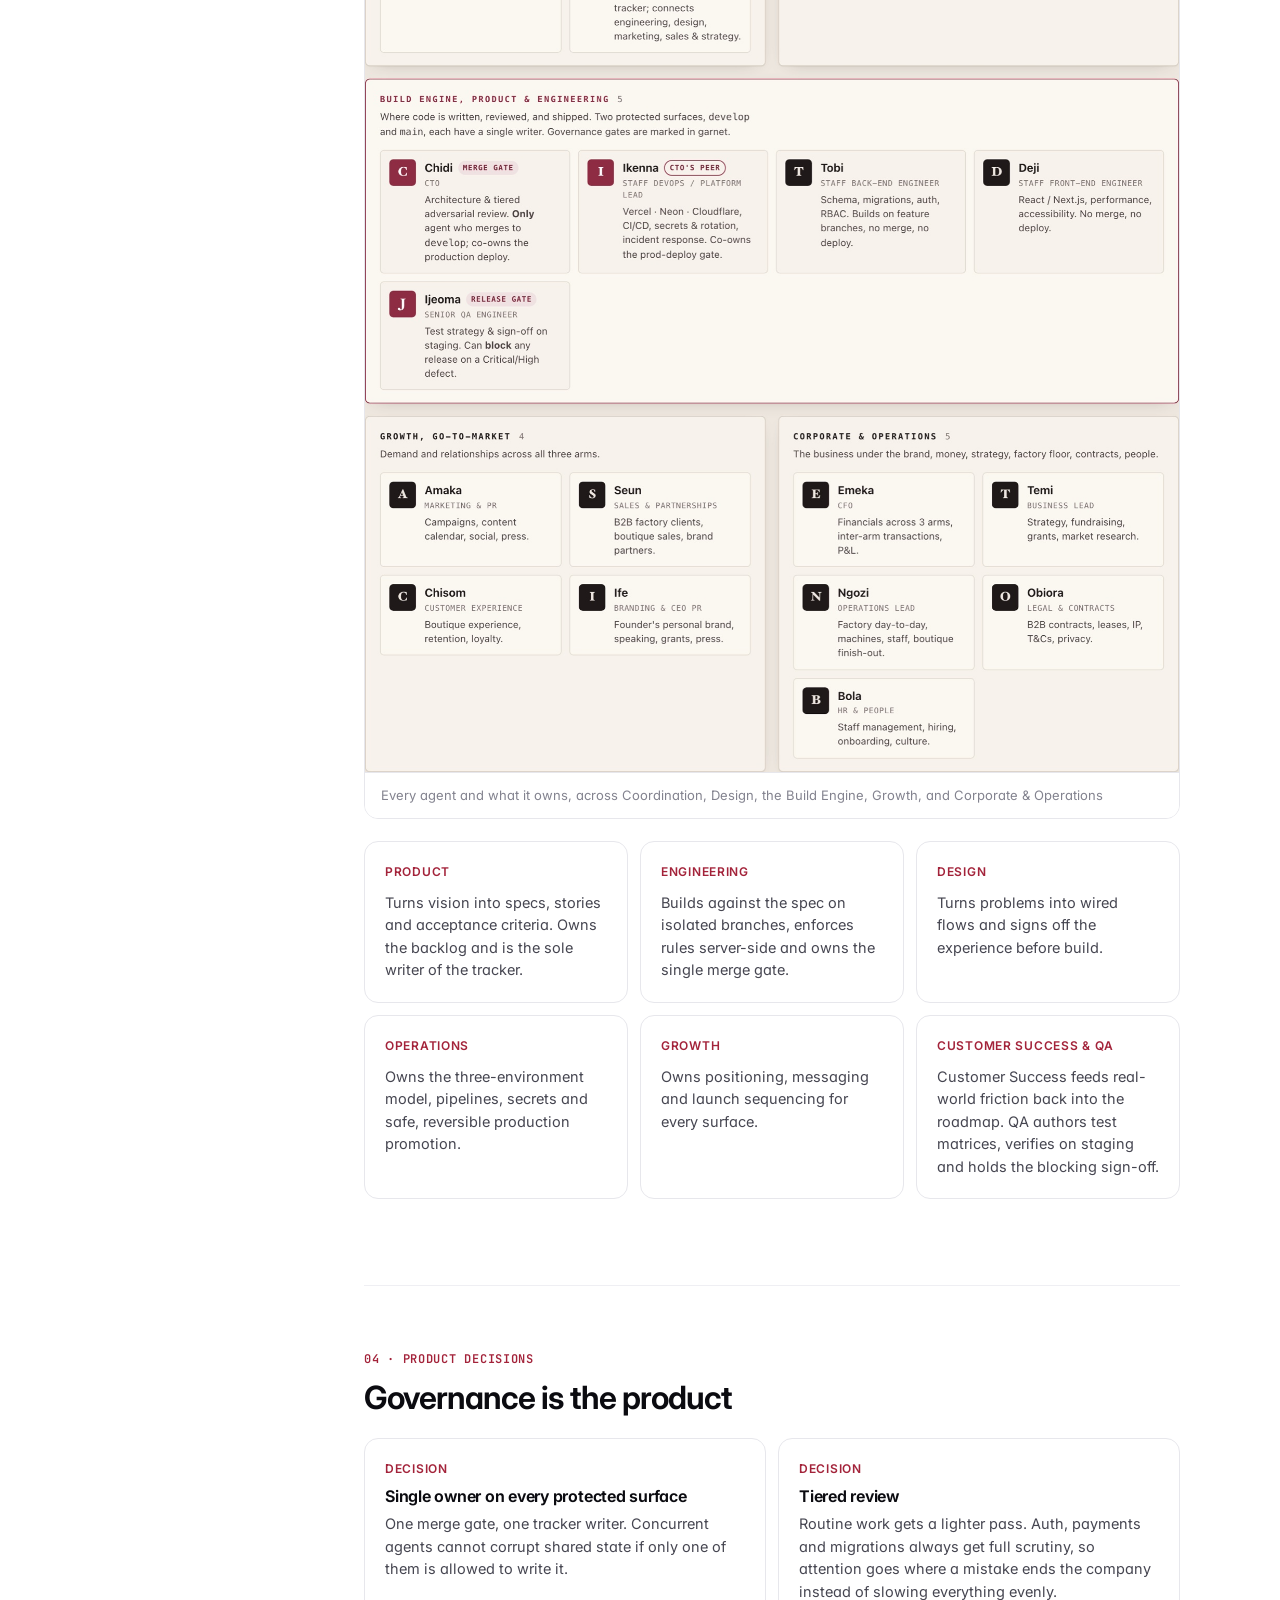
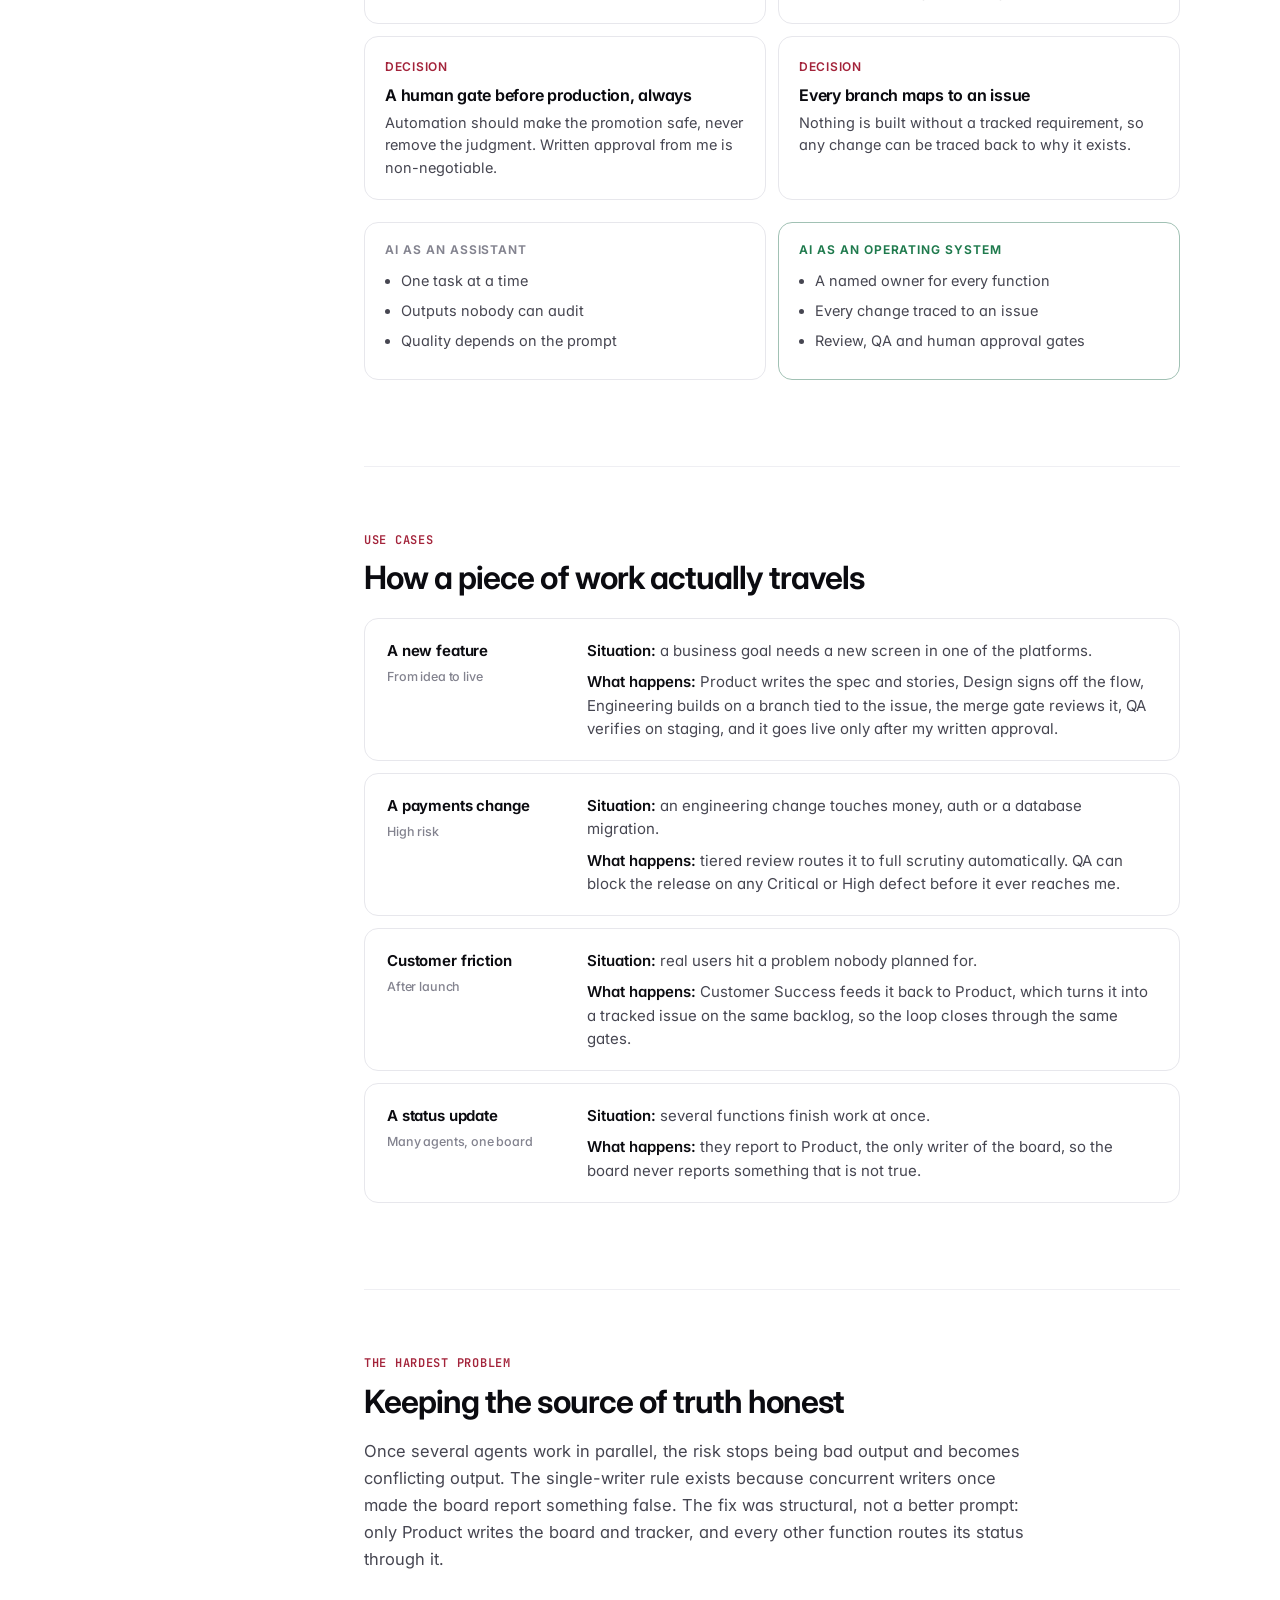
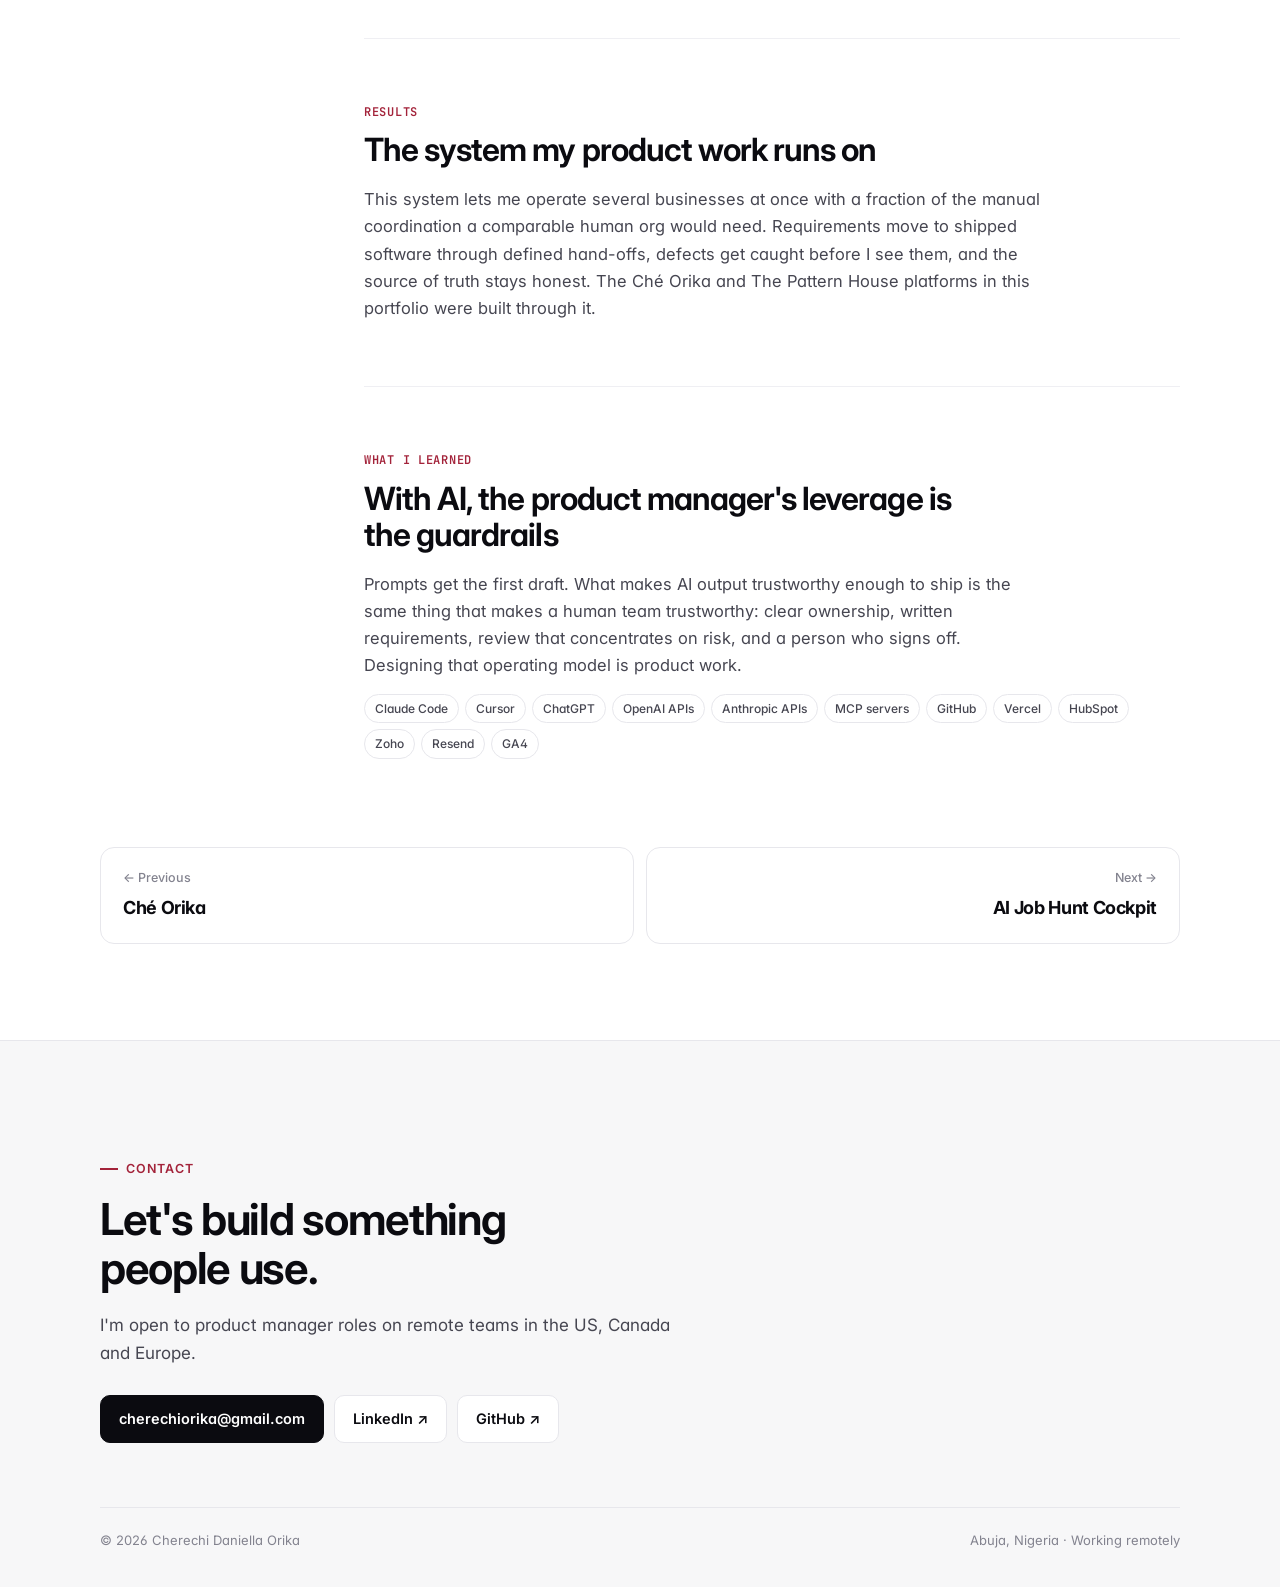
==== commit 9700debf: "Portfolio refresh: broad PM positioning, one light design, anonymised employer case studies, quotes " ====
--- a/work/ai-operating-system.html
+++ b/work/ai-operating-system.html
@@ -3,156 +3,209 @@
 <head>
 <meta charset="utf-8">
 <meta name="viewport" content="width=device-width, initial-scale=1">
-<title>AI Operating System — Case Study · Cherechi Orika</title>
-<meta name="description" content="A multi-agent AI operating system where specialized agents cover every business function, connected by governed hand-offs. Built by Cherechi Orika.">
+<title>AI Operating System · Cherechi Orika</title>
+<meta name="description" content="How Cherechi Orika designed a governed multi-agent AI operating system: seven functions, defined hand-offs, a single merge gate, QA sign-off and human approval before production.">
+<link rel="preconnect" href="https://fonts.googleapis.com"><link rel="preconnect" href="https://fonts.gstatic.com" crossorigin>
+<link rel="stylesheet" href="https://fonts.googleapis.com/css2?family=Inter:wght@400;500;600;700&family=JetBrains+Mono:wght@500;600&display=swap">
 <link rel="stylesheet" href="../assets/site.css">
 </head>
 <body>
 
-<nav>
+<header class="nav">
   <div class="nav-in">
-    <a class="brand" href="../index.html">Cherechi <b>Orika</b></a>
-    <div class="nav-links">
-      <a class="hide-sm" href="../index.html#approach">Approach</a>
-      <div class="menu">
-        <button aria-haspopup="true">Case Studies ▾</button>
-        <div class="menu-panel">
-          <a href="ai-operating-system.html">AI Operating System<small>Product Lead</small></a>
-          <a href="job-hunt-cockpit.html">AI Job Hunt Cockpit<small>Product Owner</small></a>
-          <a href="the-pattern-house.html">The Pattern House<small>Product Lead &amp; Builder</small></a>
-          <a href="che-orika.html">Ché Orika<small>Founder &amp; Product Lead</small></a>
-        </div>
-      </div>
-      <a class="hide-sm" href="../index.html#contact">Contact</a>
-      <button class="toggle" id="themeToggle" aria-label="Toggle theme" title="Toggle theme">◐</button>
+    <a class="brand" href="../index.html"><span class="dot"></span>Cherechi Orika</a>
+    <nav class="nav-links">
+      <a href="../index.html#work">Case studies</a>
+      <a class="hide-sm" href="../index.html#approach">How I work</a>
+      <a class="hide-sm" href="../index.html#experience">Experience</a>
+      <a class="cta" href="#contact">Get in touch</a>
+    </nav>
+  </div>
+</header>
+
+<main class="wrap">
+  <section class="cs-hero">
+    <a class="crumb" href="../index.html#work">← All work</a>
+    <div><span class="eyebrow">Personal AI Operating System · Product Lead</span></div>
+    <h1>The coverage of a cross-functional team, without the headcount</h1>
+    <p class="lead">Most people treat AI as an assistant you reach for one task at a time. I run it as the operating system underneath my businesses. I designed a multi-agent system where a specialised agent owns each business function end to end, with defined responsibilities, context boundaries, hand-off rules, documentation standards and hard execution guardrails. The real design work was governance, not prompts.</p>
+    <div class="chips" style="margin-top:20px"><span class="chip">Internal system</span><span class="chip">Multi-agent operating model</span></div>
+    <dl class="facts">
+      <div class="fact"><dt>Role</dt><dd>Product Lead &amp; AI Workflow Builder</dd></div>
+      <div class="fact"><dt>Timeline</dt><dd>2025 – Present</dd></div>
+      <div class="fact"><dt>Scope</dt><dd>Several ventures at once</dd></div>
+      <div class="fact"><dt>Human role</dt><dd>Final approval before production</dd></div>
+    </dl>
+  </section>
+
+  <div class="results">
+    <div class="result dark"><div class="m-num">7</div><div class="m-label">Functions: Product, Engineering, Design, Operations, Growth, Customer Success and QA</div></div>
+    <div class="result"><div class="m-num">8</div><div class="m-label">Stages from written requirement to live software</div></div>
+    <div class="result"><div class="m-num">4</div><div class="m-label">Governance gates, ending in my written approval</div></div>
+    <div class="result"><div class="m-num">1</div><div class="m-label">Writer of the board and tracker, so the source of truth stays honest</div></div>
+  </div>
+
+  <figure class="cover">
+    <img src="../assets/img/aos-board.jpg" data-full="../assets/shots/board-full.png" alt="Sprint board showing epics, owners and progress">
+    <figcaption>The control surface: a live sprint board where every function's work is tracked to a single source of truth</figcaption>
+  </figure>
+
+  <div class="cs-layout">
+    <aside class="toc">
+      <div class="toc-t">On this page</div>
+      <a href="#problem">The problem</a>
+      <a href="#flow">How work moves</a>
+      <a href="#workflows">Reusable workflows</a>
+      <a href="#team">The team</a>
+      <a href="#decisions">Product decisions</a>
+      <a href="#usecases">Use cases</a>
+      <a href="#hardest">The hardest problem</a>
+      <a href="#results">Results</a>
+      <a href="#learned">What I learned</a>
+    </aside>
+
+    <article class="article">
+      <section class="block" id="problem">
+        <div class="block-k">The problem</div>
+        <h2>Several businesses, one founder, no team to staff them</h2>
+        <div class="prose">
+          <p>Running multiple ventures the normal way means standing up product, engineering, design, QA, operations, growth and support for every one of them. That is expensive, slow to coordinate, and impossible for a solo founder-operator to staff.</p>
+          <p>I needed the coverage of a cross-functional org without the headcount. Just as important, I needed the work to stay honest and traceable, rather than turning into a pile of one-off AI outputs that nobody could audit.</p>
+        </div>
+        <div class="callout">The value is not in any single agent. It is in how work flows between functions, and in the governance that keeps that flow trustworthy.</div>
+      </section>
+
+      <section class="block" id="flow">
+        <div class="block-k">01 · How work moves</div>
+        <h2>From written requirement to live software, through real gates</h2>
+        <div class="flow">
+          <div class="flow-step"><span class="flow-n">01</span><b>Spec</b><span>Product writes the requirement, stories and acceptance criteria</span></div>
+          <div class="flow-step"><span class="flow-n">02</span><b>Design</b><span>Flows signed off before any build</span></div>
+          <div class="flow-step"><span class="flow-n">03</span><b>Build + merge gate</b><span>One branch per issue, adversarial review to merge</span></div>
+          <div class="flow-step"><span class="flow-n">04</span><b>Staging QA</b><span>Blocking sign-off on Critical or High defects</span></div>
+          <div class="flow-step hot"><span class="flow-n">05</span><b>My approval</b><span>Written, human, before production</span></div>
+        </div>
+        <div class="prose">
+          <p><strong>Work starts as a written requirement.</strong> Product turns a business goal into a spec, breaks it into stories with acceptance criteria and places it on a single prioritised backlog. Nothing gets built without an issue to trace it to.</p>
+          <p><strong>Design takes the problem, not a solution.</strong> It produces the flows and signs off the experience before any engineering begins. Engineering then picks up the issue on an isolated branch, builds against the spec, self-reviews and opens a merge request.</p>
+          <p><strong>Integration passes through a single merge gate.</strong> One reviewer reads the diff line by line for security holes, secret leaks, edge cases and scope creep. The merge auto-deploys to staging, where QA runs scenario matrices and edge-case sweeps and can block a release.</p>
+          <p><strong>Production is a human gate.</strong> Nothing reaches the live branch without my explicit written approval, after which Operations promotes it through a reversible, environment-consistent deploy.</p>
+        </div>
+        <div class="shots">
+          <figure class="shot"><img src="../assets/img/aos-flow.jpg" data-full="../assets/shots/aos-flow-full.png" alt="Diagram of how work moves through the operating system with governance gates" loading="lazy"><figcaption>How work moves: eight stages and four governance gates</figcaption></figure>
+          <figure class="shot"><img src="../assets/img/aos-govern.jpg" data-full="../assets/shots/aos-govern-full.png" alt="Governance rules that keep the system honest" loading="lazy"><figcaption>The rules that keep it honest: a single owner on every protected surface</figcaption></figure>
+        </div>
+        <p class="hint">Click any image to view it full size.</p>
+      </section>
+
+      <section class="block" id="workflows">
+        <div class="block-k">02 · Reusable workflows</div>
+        <h2>Agentic reasoning where it helps, deterministic steps where it matters</h2>
+        <div class="prose">
+          <p>I architected reusable agentic workflows that cover the whole product chain, so a new initiative starts from a proven path instead of a blank prompt.</p>
+        </div>
+        <div class="flow">
+          <div class="flow-step"><span class="flow-n">01</span><b>Research</b><span>Synthesis and opportunity framing</span></div>
+          <div class="flow-step"><span class="flow-n">02</span><b>Requirements</b><span>PRDs, user stories and acceptance criteria</span></div>
+          <div class="flow-step"><span class="flow-n">03</span><b>Planning</b><span>Backlog generation and sprint planning</span></div>
+          <div class="flow-step"><span class="flow-n">04</span><b>Build readiness</b><span>Engineering docs and QA preparation</span></div>
+          <div class="flow-step hot"><span class="flow-n">05</span><b>Release</b><span>Release notes and GTM assets</span></div>
+        </div>
+        <div class="prose">
+          <p>Agent-led reasoning and task decomposition are combined with deterministic workflow steps, structured inputs and outputs, execution guardrails and defined dependencies. Human-review checkpoints and release gates sit wherever a decision needs a person accountable for it.</p>
+          <p>The system runs on <strong>Claude Code, Cursor, ChatGPT, OpenAI APIs, Anthropic APIs and MCP servers</strong>, connected to business systems such as HubSpot, Zoho and Resend for customer context, CRM activity and operational communications.</p>
+        </div>
+      </section>
+
+      <section class="block" id="team">
+        <div class="block-k">03 · The team</div>
+        <h2>Every function mapped, with the build engine at the centre</h2>
+        <div class="prose">
+          <p>Each agent activates in its own workspace and reads one shared brief as its source of truth. They are grouped into five pods, Coordination, Design, the Build Engine, Growth, and Corporate &amp; Operations, with the build engine in the middle where software actually gets made.</p>
+        </div>
+        <div class="shots one">
+          <figure class="shot"><img src="../assets/img/aos-agents.jpg" data-full="../assets/shots/aos-agents-full.png" alt="Full map of every agent grouped into pods: Coordination, Design, Build Engine, Growth, and Corporate and Operations" loading="lazy"><figcaption>Every agent and what it owns, across Coordination, Design, the Build Engine, Growth, and Corporate &amp; Operations</figcaption></figure>
+        </div>
+        <div class="cards three">
+          <div class="dcard"><span class="k">Product</span><p>Turns vision into specs, stories and acceptance criteria. Owns the backlog and is the sole writer of the tracker.</p></div>
+          <div class="dcard"><span class="k">Engineering</span><p>Builds against the spec on isolated branches, enforces rules server-side and owns the single merge gate.</p></div>
+          <div class="dcard"><span class="k">Design</span><p>Turns problems into wired flows and signs off the experience before build.</p></div>
+          <div class="dcard"><span class="k">Operations</span><p>Owns the three-environment model, pipelines, secrets and safe, reversible production promotion.</p></div>
+          <div class="dcard"><span class="k">Growth</span><p>Owns positioning, messaging and launch sequencing for every surface.</p></div>
+          <div class="dcard"><span class="k">Customer Success &amp; QA</span><p>Customer Success feeds real-world friction back into the roadmap. QA authors test matrices, verifies on staging and holds the blocking sign-off.</p></div>
+        </div>
+      </section>
+
+      <section class="block" id="decisions">
+        <div class="block-k">04 · Product decisions</div>
+        <h2>Governance is the product</h2>
+        <div class="cards">
+          <div class="dcard"><span class="k">Decision</span><h4>Single owner on every protected surface</h4><p>One merge gate, one tracker writer. Concurrent agents cannot corrupt shared state if only one of them is allowed to write it.</p></div>
+          <div class="dcard"><span class="k">Decision</span><h4>Tiered review</h4><p>Routine work gets a lighter pass. Auth, payments and migrations always get full scrutiny, so attention goes where a mistake ends the company instead of slowing everything evenly.</p></div>
+          <div class="dcard"><span class="k">Decision</span><h4>A human gate before production, always</h4><p>Automation should make the promotion safe, never remove the judgment. Written approval from me is non-negotiable.</p></div>
+          <div class="dcard"><span class="k">Decision</span><h4>Every branch maps to an issue</h4><p>Nothing is built without a tracked requirement, so any change can be traced back to why it exists.</p></div>
+        </div>
+        <div class="ba">
+          <div><h4>AI as an assistant</h4><ul><li>One task at a time</li><li>Outputs nobody can audit</li><li>Quality depends on the prompt</li></ul></div>
+          <div class="after"><h4>AI as an operating system</h4><ul><li>A named owner for every function</li><li>Every change traced to an issue</li><li>Review, QA and human approval gates</li></ul></div>
+        </div>
+      </section>
+
+      <section class="block" id="usecases">
+        <div class="block-k">Use cases</div>
+        <h2>How a piece of work actually travels</h2>
+        <div class="usecases">
+          <div class="uc"><div class="uc-who">A new feature<small>From idea to live</small></div><div><p><b>Situation:</b> a business goal needs a new screen in one of the platforms.</p><p><b>What happens:</b> Product writes the spec and stories, Design signs off the flow, Engineering builds on a branch tied to the issue, the merge gate reviews it, QA verifies on staging, and it goes live only after my written approval.</p></div></div>
+          <div class="uc"><div class="uc-who">A payments change<small>High risk</small></div><div><p><b>Situation:</b> an engineering change touches money, auth or a database migration.</p><p><b>What happens:</b> tiered review routes it to full scrutiny automatically. QA can block the release on any Critical or High defect before it ever reaches me.</p></div></div>
+          <div class="uc"><div class="uc-who">Customer friction<small>After launch</small></div><div><p><b>Situation:</b> real users hit a problem nobody planned for.</p><p><b>What happens:</b> Customer Success feeds it back to Product, which turns it into a tracked issue on the same backlog, so the loop closes through the same gates.</p></div></div>
+          <div class="uc"><div class="uc-who">A status update<small>Many agents, one board</small></div><div><p><b>Situation:</b> several functions finish work at once.</p><p><b>What happens:</b> they report to Product, the only writer of the board, so the board never reports something that is not true.</p></div></div>
+        </div>
+      </section>
+
+      <section class="block" id="hardest">
+        <div class="block-k">The hardest problem</div>
+        <h2>Keeping the source of truth honest</h2>
+        <div class="prose">
+          <p>Once several agents work in parallel, the risk stops being bad output and becomes conflicting output. The single-writer rule exists because concurrent writers once made the board report something false. The fix was structural, not a better prompt: only Product writes the board and tracker, and every other function routes its status through it.</p>
+        </div>
+      </section>
+
+      <section class="block" id="results">
+        <div class="block-k">Results</div>
+        <h2>The system my product work runs on</h2>
+        <div class="prose">
+          <p>This system lets me operate several businesses at once with a fraction of the manual coordination a comparable human org would need. Requirements move to shipped software through defined hand-offs, defects get caught before I see them, and the source of truth stays honest. The Ché Orika and The Pattern House platforms in this portfolio were built through it.</p>
+        </div>
+      </section>
+
+      <section class="block" id="learned">
+        <div class="block-k">What I learned</div>
+        <h2>With AI, the product manager's leverage is the guardrails</h2>
+        <div class="prose">
+          <p>Prompts get the first draft. What makes AI output trustworthy enough to ship is the same thing that makes a human team trustworthy: clear ownership, written requirements, review that concentrates on risk, and a person who signs off. Designing that operating model is product work.</p>
+        </div>
+        <div class="stack"><span class="chip">Claude Code</span><span class="chip">Cursor</span><span class="chip">ChatGPT</span><span class="chip">OpenAI APIs</span><span class="chip">Anthropic APIs</span><span class="chip">MCP servers</span><span class="chip">GitHub</span><span class="chip">Vercel</span><span class="chip">HubSpot</span><span class="chip">Zoho</span><span class="chip">Resend</span><span class="chip">GA4</span></div>
+      </section>
+    </article>
+  </div>
+
+  <nav class="next-prev">
+    <a class="np" href="che-orika.html"><small>← Previous</small><b>Ché Orika</b></a>
+    <a class="np r" href="job-hunt-cockpit.html"><small>Next →</small><b>AI Job Hunt Cockpit</b></a>
+  </nav>
+</main>
+
+<footer class="footer" id="contact">
+  <div class="wrap">
+    <span class="eyebrow">Contact</span>
+    <h2 class="h-lg" style="margin:16px 0 14px">Let's build something people use.</h2>
+    <p>I'm open to product manager roles on remote teams in the US, Canada and Europe.</p>
+    <div class="btns" style="margin-top:28px">
+      <a class="btn primary" href="mailto:cherechiorika@gmail.com">cherechiorika@gmail.com</a>
+      <a class="btn" href="https://www.linkedin.com/in/cherechi-orika/" target="_blank" rel="noopener">LinkedIn ↗</a>
+      <a class="btn" href="https://github.com/orika-cherechi" target="_blank" rel="noopener">GitHub ↗</a>
     </div>
-  </div>
-</nav>
-
-<main class="wrap">
-  <section class="cs-hero" style="border:none">
-    <a class="back" href="../index.html#work">← All work</a>
-    <div class="cs-role">Product Lead</div>
-    <h1>AI Operating System</h1>
-    <div class="cs-meta">
-      <span class="badge internal">Internal System</span>
-      <span style="font-family:var(--mono);font-size:11px;color:var(--ink-faint)">Multi-agent operating model</span>
-    </div>
-    <p class="cs-lead">Most people treat AI as an assistant, a tool you reach for one task at a time. I run it as the operating system underneath my businesses. I designed a multi-agent system where a specialized AI agent owns each business function end to end, with defined responsibilities, context boundaries, hand-off rules, documentation standards, and hard execution guardrails. Publicly it covers seven functions: Product, Engineering, Design, Operations, Growth, Customer Success, and Quality Assurance.</p>
-  </section>
-
-  <figure class="shot cs-lead-img">
-    <img src="../assets/img/aos-board.jpg" alt="Sprint board showing epics, owners, and progress">
-    <figcaption>The control surface, a live sprint board where every function's work is tracked to a single source of truth</figcaption>
-  </figure>
-
-  <div class="cs-body">
-
-    <div class="cs-section">
-      <div class="cs-2col">
-        <div><div class="cs-h">The Problem</div></div>
-        <div class="cs-prose">
-          <p>Running multiple ventures the normal way means standing up multiple teams, product, engineering, design, QA, ops, growth, and support, for every arm. That is expensive, slow to coordinate, and impossible for a solo founder-operator to staff.</p>
-          <p>I needed the coverage of a cross-functional org without the headcount, and I needed the work to stay honest and traceable rather than devolving into a pile of one-off AI outputs nobody could audit.</p>
-        </div>
-      </div>
-    </div>
-
-    <div class="cs-section">
-      <div class="cs-h">How it works — the interaction model</div>
-      <p class="cs-prose" style="margin-bottom:18px">The value is not in any single agent. It is in how work flows between functions, and in the governance that keeps that flow trustworthy.</p>
-      <figure class="shot cs-lead-img" style="margin:0 0 18px">
-        <img src="../assets/img/aos-flow.jpg" alt="Diagram of how work moves through the operating system with governance gates">
-        <figcaption>How work moves, an idea becomes live software through eight stages and four governance gates</figcaption>
-      </figure>
-      <div class="cs-prose">
-        <ul class="cs-list">
-          <li><b>Work starts as a written requirement.</b> Product turns a business goal into a spec, breaks it into stories with acceptance criteria, and places it on a single prioritized backlog. Nothing gets built without an issue to trace it to.</li>
-          <li><b>Design takes the problem, not a solution.</b> It produces the flows and signs off the experience before any engineering begins.</li>
-          <li><b>Engineering picks up the issue on an isolated branch,</b> builds against the spec, self-reviews, and opens a merge request. Every branch maps one-to-one to a tracked issue.</li>
-          <li><b>Integration passes through a single merge gate.</b> One reviewer performs adversarial review, reading the diff line by line for security holes, secret leaks, edge cases, and scope creep, and is the only role permitted to merge. Review is tiered: routine work gets a lighter pass; auth, payments, and migrations always get full scrutiny.</li>
-          <li><b>The merge auto-deploys to staging,</b> where Quality Assurance runs scenario matrices and edge-case sweeps. QA holds a real sign-off gate and can block a release on any Critical or High defect.</li>
-          <li><b>Production is a human-approved gate.</b> Nothing reaches the live branch without my explicit written approval, after which Operations promotes it through a reversible, environment-consistent deploy.</li>
-          <li><b>One discipline holds it together:</b> a single-writer source of truth. Only Product writes the board and tracker; every other function reports status and routes updates through it. It exists because concurrent writers once made the board report something false.</li>
-        </ul>
-      </div>
-      <figure class="shot cs-lead-img" style="margin:18px 0 0">
-        <img src="../assets/img/aos-govern.jpg" alt="Governance rules that keep the system honest" loading="lazy">
-        <figcaption>The rules that keep it honest, a single owner on every protected surface</figcaption>
-      </figure>
-    </div>
-
-    <div class="cs-section">
-      <div class="cs-h">The full team, every function mapped</div>
-      <p class="cs-prose" style="margin-bottom:14px;max-width:70ch">Each agent activates in its own workspace and reads one shared brief as its source of truth. Grouped into five pods, with the build engine at the centre where software actually gets made, this is the complete operating model. I can walk through any single agent, its context, its guardrails, and exactly how it hands work to the next.</p>
-      <p class="expand-note">↳ <b>Click the diagram to view every agent full size.</b></p>
-      <figure class="shot cs-lead-img" style="margin:0">
-        <img src="../assets/img/aos-agents.jpg" alt="Full map of every agent grouped into pods: Coordination, Design, Build Engine, Growth, and Corporate and Operations">
-        <figcaption>Every agent and what it owns, across Coordination, Design, the Build Engine, Growth, and Corporate &amp; Operations</figcaption>
-      </figure>
-    </div>
-
-    <div class="cs-section">
-      <div class="cs-2col">
-        <div><div class="cs-h">What Each Function Owns</div></div>
-        <div class="cs-prose">
-          <ul class="cs-list">
-            <li><b>Product Management</b> — translates vision into specs, stories, and acceptance criteria; owns the backlog and is the sole writer of the tracker.</li>
-            <li><b>Engineering</b> — builds against the spec on isolated branches, enforces rules server-side, and owns the single merge gate.</li>
-            <li><b>Design</b> — turns problems into wired flows and signs off the experience before build.</li>
-            <li><b>Operations</b> — owns the three-environment model, pipelines, secrets, and the safe, reversible production promotion.</li>
-            <li><b>Growth</b> — owns positioning, messaging, and launch sequencing for every surface.</li>
-            <li><b>Customer Success</b> — closes the loop, feeding real-world friction back into the roadmap.</li>
-            <li><b>Quality Assurance</b> — authors test matrices, verifies on staging, and holds the blocking sign-off gate.</li>
-          </ul>
-        </div>
-      </div>
-    </div>
-
-    <div class="cs-section">
-      <div class="cs-2col">
-        <div><div class="cs-h">Product Decisions</div></div>
-        <div class="cs-prose">
-          <p>The core design work was governance, not prompts. I made surfaces single-owner and protected, one merge gate, one tracker writer, so concurrent agents cannot corrupt shared state.</p>
-          <p>I made review tiered so scrutiny concentrates where a mistake ends the company, auth, money, migrations, instead of spreading evenly and slowing everything. And I kept a human written-approval gate before production as non-negotiable, because automation should make the promotion safe, never remove the judgment.</p>
-        </div>
-      </div>
-    </div>
-
-    <div class="cs-section">
-      <div class="cs-2col">
-        <div><div class="cs-h">Technology</div></div>
-        <div class="cs-prose">
-          <div class="chips"><span class="c">Claude Code</span><span class="c">Cursor</span><span class="c">ChatGPT</span><span class="c">GitHub</span><span class="c">Vercel</span><span class="c">HubSpot</span><span class="c">Resend</span><span class="c">Zoho</span><span class="c">GA4</span></div>
-        </div>
-      </div>
-    </div>
-
-    <div class="cs-section">
-      <div class="cs-callout">
-        <div class="cs-h">Outcome</div>
-        <p>This system lets me operate several businesses at once with a fraction of the manual coordination a comparable human org would need. Requirements move to shipped software through defined hand-offs, defects get caught before I see them, and the source of truth stays honest. It is not a productivity trick I use occasionally. It is the operating system my product work actually runs on.</p>
-      </div>
-    </div>
-
-  </div>
-
-  <div class="cs-nav">
-    <a href="che-orika.html"><small>Previous</small>← Ché Orika</a>
-    <a class="nx" href="job-hunt-cockpit.html"><small>Next</small>AI Job Hunt Cockpit →</a>
-  </div>
-</main>
-
-<footer id="contact">
-  <div class="wrap">
-    <p class="foot-name">Let's build something.</p>
-    <p class="foot-sub">Open to Senior Product Manager roles and interesting problems.</p>
-    <div class="foot-links">
-      <a href="mailto:orikacherechi@gmail.com">orikacherechi@gmail.com</a>
-      <a href="https://linkedin.com/in/cherechi-orika" target="_blank" rel="noopener">LinkedIn ↗</a>
-      <a href="https://github.com/orika-cherechi" target="_blank" rel="noopener">GitHub ↗</a>
-    </div>
-    <div class="foot-fine">© 2026 Cherechi Orika · Product Portfolio</div>
+    <div class="foot-fine"><span>© 2026 Cherechi Daniella Orika</span><span>Abuja, Nigeria · Working remotely</span></div>
   </div>
 </footer>
 
--- a/assets/site.css
+++ b/assets/site.css
@@ -1,206 +1,576 @@
-/* ===== Cherechi Orika — Portfolio shared styles ===== */
+/* ===== Cherechi Orika · Portfolio ===== */
 :root{
-  /* Light — warmer sand ground so it doesn't read as flat white */
-  --paper:#E7DCC2; --paper-2:#DBCFB2; --card:#F3ECDA; --card-2:#F9F3E6;
-  --ink:#211d16; --ink-soft:#5f574a; --ink-faint:#8d8273;
-  --line:#d0c3a6; --line-soft:#d9cdb2;
-  --accent:#9a6a2b; --accent-ink:#7c531d; --accent-tint:#ecdfc9;
-  --live:#4f6f52; --live-tint:#dde7d8; --beta:#9a6a2b; --beta-tint:#ecdfc9;
-  --shadow:0 1px 0 rgba(33,29,22,.03), 0 12px 32px -20px rgba(33,29,22,.42);
-  --serif:"Hoefler Text","Iowan Old Style","Palatino Linotype","Book Antiqua",Georgia,serif;
-  --sans:ui-sans-serif,system-ui,-apple-system,"Segoe UI",Helvetica,Arial,sans-serif;
-  --mono:ui-monospace,"SF Mono","Menlo","Cascadia Mono",monospace;
-  --maxw:1080px;
+  --bg:#ffffff; --bg-2:#f7f7f8; --surface:#ffffff; --surface-2:#f4f4f6;
+  --ink:#0b0b10; --ink-2:#464651; --ink-3:#83838f;
+  --line:#e7e7ec; --line-2:#efeff3;
+  --accent:#a3233a; --accent-2:#c23a52; --accent-tint:#fbeef1;
+  --good:#1f7a4d; --good-tint:#e8f5ee;
+  --shadow:0 1px 2px rgba(16,16,24,.04),0 8px 28px -14px rgba(16,16,24,.18);
+  --shadow-lg:0 2px 4px rgba(16,16,24,.04),0 24px 60px -24px rgba(16,16,24,.28);
+  --sans:"Inter",ui-sans-serif,system-ui,-apple-system,"Segoe UI",Helvetica,Arial,sans-serif;
+  --mono:"JetBrains Mono",ui-monospace,"SF Mono",Menlo,monospace;
+  --maxw:1160px; --r:14px;
+  color-scheme:light;
 }
-@media (prefers-color-scheme: dark){
-  :root{
-    /* Dark — warm brown, lifted off pure black */
-    --paper:#211c15; --paper-2:#2a241b; --card:#2f2820; --card-2:#362e24;
-    --ink:#f0e8db; --ink-soft:#bcb09d; --ink-faint:#8e8372;
-    --line:#3e3427; --line-soft:#332a1f;
-    --accent:#d6a860; --accent-ink:#e7bf80; --accent-tint:#39301f;
-    --live:#93b48c; --live-tint:#28331f; --beta:#d6a860; --beta-tint:#39301f;
-    --shadow:0 1px 0 rgba(0,0,0,.22), 0 14px 36px -22px rgba(0,0,0,.8);
-  }
-}
-:root[data-theme="light"]{
-  --paper:#E7DCC2; --paper-2:#DBCFB2; --card:#F3ECDA; --card-2:#F9F3E6;
-  --ink:#211d16; --ink-soft:#5f574a; --ink-faint:#8d8273;
-  --line:#d0c3a6; --line-soft:#d9cdb2; --accent:#9a6a2b; --accent-ink:#7c531d;
-  --accent-tint:#ecdfc9; --live:#4f6f52; --live-tint:#dde7d8; --beta:#9a6a2b; --beta-tint:#ecdfc9;
-  --shadow:0 1px 0 rgba(33,29,22,.03), 0 12px 32px -20px rgba(33,29,22,.42);
-}
-:root[data-theme="dark"]{
-  --paper:#211c15; --paper-2:#2a241b; --card:#2f2820; --card-2:#362e24;
-  --ink:#f0e8db; --ink-soft:#bcb09d; --ink-faint:#8e8372;
-  --line:#3e3427; --line-soft:#332a1f; --accent:#d6a860; --accent-ink:#e7bf80;
-  --accent-tint:#39301f; --live:#93b48c; --live-tint:#28331f; --beta:#d6a860; --beta-tint:#39301f;
-  --shadow:0 1px 0 rgba(0,0,0,.22), 0 14px 36px -22px rgba(0,0,0,.8);
-}
+
 *{box-sizing:border-box}
-html{scroll-behavior:smooth}
-body{margin:0;background:var(--paper);color:var(--ink);font-family:var(--sans);line-height:1.6;
-     -webkit-font-smoothing:antialiased;text-rendering:optimizeLegibility}
+html{scroll-behavior:smooth;-webkit-text-size-adjust:100%}
+body{margin:0;background:var(--bg);color:var(--ink);font-family:var(--sans);font-size:16px;line-height:1.65;
+  -webkit-font-smoothing:antialiased;font-feature-settings:"cv11","ss01"}
 img{max-width:100%;display:block}
-a{color:var(--accent-ink);text-decoration-color:color-mix(in srgb,var(--accent) 40%, transparent)}
-::selection{background:var(--accent-tint)}
-.wrap{max-width:var(--maxw);margin:0 auto;padding:0 clamp(18px,4vw,40px)}
-
-/* nav */
-nav{position:sticky;top:0;z-index:60;backdrop-filter:saturate(1.1) blur(9px);
-    background:color-mix(in srgb,var(--paper) 84%, transparent);border-bottom:1px solid var(--line-soft)}
-.nav-in{max-width:var(--maxw);margin:0 auto;padding:12px clamp(18px,4vw,40px);
-        display:flex;align-items:center;justify-content:space-between;gap:16px}
-.brand{font-family:var(--serif);font-weight:600;font-size:19px;letter-spacing:.01em;text-decoration:none;color:var(--ink)}
-.brand b{color:var(--accent-ink)}
-.nav-links{display:flex;gap:20px;align-items:center;font-size:13.5px;font-family:var(--mono);letter-spacing:.02em}
-.nav-links a{color:var(--ink-soft);text-decoration:none}
-.nav-links a:hover{color:var(--accent-ink)}
-.menu{position:relative}
-.menu>button{font-family:var(--mono);font-size:13.5px;letter-spacing:.02em;color:var(--ink-soft);background:none;border:none;cursor:pointer;padding:0;display:inline-flex;gap:5px;align-items:center}
-.menu>button:hover{color:var(--accent-ink)}
-.menu-panel{position:absolute;right:0;top:calc(100% + 12px);min-width:230px;background:var(--card);border:1px solid var(--line);
-   border-radius:10px;box-shadow:var(--shadow);padding:7px;opacity:0;visibility:hidden;transform:translateY(-6px);transition:.16s;z-index:70}
-.menu:hover .menu-panel,.menu:focus-within .menu-panel,.menu-panel.open{opacity:1;visibility:visible;transform:none}
-.menu-panel a{display:block;text-decoration:none;padding:9px 11px;border-radius:7px;color:var(--ink)}
-.menu-panel a:hover{background:var(--paper-2)}
-.menu-panel a small{display:block;font-family:var(--mono);font-size:10px;letter-spacing:.06em;text-transform:uppercase;color:var(--ink-faint);margin-top:2px}
-.toggle{border:1px solid var(--line);background:var(--card);color:var(--ink-soft);border-radius:999px;
-        width:32px;height:32px;cursor:pointer;font-size:14px;display:grid;place-items:center;flex:none}
-.toggle:hover{color:var(--accent-ink);border-color:var(--accent)}
+a{color:inherit}
+::selection{background:var(--accent-tint);color:var(--ink)}
+.wrap{max-width:var(--maxw);margin:0 auto;padding:0 clamp(16px,4vw,40px)}
+.mono{font-family:var(--mono)}
+
+/* ---------- nav ---------- */
+.nav{position:sticky;top:0;z-index:50;background:color-mix(in srgb,var(--bg) 82%,transparent);
+  backdrop-filter:saturate(1.4) blur(14px);-webkit-backdrop-filter:saturate(1.4) blur(14px);border-bottom:1px solid var(--line-2)}
+.nav-in{max-width:var(--maxw);margin:0 auto;padding:14px clamp(16px,4vw,40px);display:flex;align-items:center;justify-content:space-between;gap:16px}
+.brand{display:flex;align-items:center;gap:10px;text-decoration:none;font-weight:600;letter-spacing:-.01em;font-size:15px}
+.brand .dot{width:9px;height:9px;border-radius:50%;background:var(--accent);box-shadow:0 0 0 4px var(--accent-tint)}
+.nav-links{display:flex;align-items:center;gap:6px}
+.nav-links a{text-decoration:none;color:var(--ink-2);font-size:14px;font-weight:500;padding:7px 11px;border-radius:8px;transition:.15s}
+.nav-links a:hover{color:var(--ink);background:var(--surface-2)}
+.nav-links a.cta{background:var(--ink);color:var(--bg)}
+.nav-links a.cta:hover{background:var(--accent);color:#fff}
 @media(max-width:720px){.nav-links .hide-sm{display:none}}
 
-/* section scaffold */
-section{padding:clamp(40px,7vw,72px) 0;border-top:1px solid var(--line-soft)}
-.sec-label{display:flex;align-items:baseline;gap:14px;margin-bottom:8px}
-.sec-num{font-family:var(--mono);font-size:12px;color:var(--accent-ink);letter-spacing:.1em}
-.sec-label h2{font-family:var(--serif);font-weight:500;font-size:clamp(26px,4vw,40px);letter-spacing:-.015em;margin:0}
-.sec-sub{color:var(--ink-soft);max-width:64ch;font-size:15.5px;margin:0 0 28px}
-.eyebrow{font-family:var(--mono);font-size:12px;letter-spacing:.24em;text-transform:uppercase;color:var(--accent-ink);font-weight:600}
-
-/* badges + chips */
-.badge{font-family:var(--mono);font-size:10.5px;letter-spacing:.08em;text-transform:uppercase;font-weight:700;
-       border-radius:999px;padding:5px 11px;white-space:nowrap;display:inline-block}
-.badge.live{background:var(--live-tint);color:var(--live)}
-.badge.beta{background:var(--beta-tint);color:var(--beta)}
-.badge.internal{background:var(--paper-2);color:var(--ink-soft)}
-.chips{display:flex;flex-wrap:wrap;gap:7px}
-.chips .c{font-family:var(--mono);font-size:11px;letter-spacing:.02em;color:var(--ink);border:1px solid var(--line);
-          background:var(--card);border-radius:999px;padding:4px 10px}
-
-/* image shots + lightbox */
-.shot{position:relative;border:1px solid var(--line);border-radius:10px;overflow:hidden;background:var(--card);box-shadow:var(--shadow)}
-.shot img{width:100%;height:auto;cursor:zoom-in;display:block}
-.shot::after{content:"⤢ Expand";position:absolute;top:10px;right:10px;font-family:var(--mono);font-size:10.5px;letter-spacing:.04em;
-   padding:4px 8px;border-radius:7px;background:rgba(22,17,10,.6);color:#fff;pointer-events:none;opacity:.9;z-index:4;transition:background .15s}
-.shot:hover::after{background:var(--accent-ink);opacity:1}
-.shot figcaption{font-family:var(--mono);font-size:11px;letter-spacing:.03em;color:var(--ink-faint);
-   padding:9px 13px;border-top:1px solid var(--line-soft);background:var(--card-2)}
-.gallery{margin:22px 0 26px}
-.expand-note{font-family:var(--mono);font-size:11.5px;letter-spacing:.03em;color:var(--ink-faint);margin:0 0 16px;display:inline-flex;align-items:center;gap:7px}
-.expand-note b{color:var(--accent-ink);font-weight:700}
-.shot-row{display:grid;grid-template-columns:1fr 1fr;gap:16px;margin-top:16px}
-.shot-row.three{grid-template-columns:1fr 1fr}
-@media(max-width:640px){.shot-row,.shot-row.three{grid-template-columns:1fr}}
-#lightbox{position:fixed;inset:0;z-index:200;background:color-mix(in srgb,var(--ink) 88%, black);
-   display:none;align-items:center;justify-content:center;padding:24px;cursor:zoom-out;backdrop-filter:blur(3px)}
+/* ---------- type ---------- */
+.eyebrow{display:inline-flex;align-items:center;gap:8px;font-size:12.5px;font-weight:600;letter-spacing:.08em;text-transform:uppercase;color:var(--accent)}
+.eyebrow::before{content:"";width:18px;height:1.5px;background:currentColor}
+h1,h2,h3,h4{letter-spacing:-.025em;line-height:1.12;margin:0;font-weight:650}
+.h-xl{font-size:clamp(38px,6.4vw,76px);letter-spacing:-.04em;line-height:1.02;font-weight:700}
+.h-lg{font-size:clamp(28px,4vw,44px);letter-spacing:-.03em}
+.h-md{font-size:clamp(20px,2.4vw,26px)}
+.muted{color:var(--ink-2)}
+.faint{color:var(--ink-3)}
+.lead{font-size:clamp(17px,1.9vw,20px);color:var(--ink-2);line-height:1.6;max-width:62ch}
+.grad{background:linear-gradient(100deg,var(--ink) 30%,var(--accent) 100%);-webkit-background-clip:text;background-clip:text;color:transparent}
+
+/* ---------- buttons / chips ---------- */
+.btns{display:flex;flex-wrap:wrap;gap:10px}
+.btn{display:inline-flex;align-items:center;gap:8px;padding:11px 18px;border-radius:10px;font-size:14.5px;font-weight:600;text-decoration:none;
+  border:1px solid var(--line);background:var(--surface);color:var(--ink);transition:.15s}
+.btn:hover{border-color:var(--ink-3);transform:translateY(-1px)}
+.btn.primary{background:var(--ink);color:var(--bg);border-color:var(--ink)}
+.btn.primary:hover{background:var(--accent);border-color:var(--accent);color:#fff}
+.btn svg{width:16px;height:16px}
+.chip{display:inline-flex;align-items:center;gap:6px;font-size:12px;font-weight:500;padding:4px 10px;border-radius:999px;
+  border:1px solid var(--line);color:var(--ink-2);background:var(--surface);white-space:nowrap}
+.chip.live{color:var(--good);border-color:color-mix(in srgb,var(--good) 30%,transparent);background:var(--good-tint)}
+.chip.live::before{content:"";width:6px;height:6px;border-radius:50%;background:currentColor}
+.chip.accent{color:var(--accent);border-color:color-mix(in srgb,var(--accent) 28%,transparent);background:var(--accent-tint)}
+.chips{display:flex;flex-wrap:wrap;gap:6px}
+
+/* ---------- sections ---------- */
+.section{padding:clamp(64px,9vw,120px) 0}
+.section + .section{border-top:1px solid var(--line-2)}
+.sec-head{display:flex;justify-content:space-between;align-items:flex-end;gap:24px;flex-wrap:wrap;margin-bottom:clamp(28px,4vw,44px)}
+.sec-head .lead{margin-top:12px}
+
+/* ---------- hero ---------- */
+.hero{padding-top:clamp(56px,10vw,120px);padding-bottom:clamp(40px,6vw,64px);position:relative}
+.hero::before{content:"";position:absolute;inset:-80px 0 auto;height:520px;z-index:-1;
+  background:radial-gradient(60% 60% at 80% 10%,color-mix(in srgb,var(--accent) 12%,transparent),transparent 70%),
+             radial-gradient(40% 50% at 10% 0%,color-mix(in srgb,var(--ink) 5%,transparent),transparent 70%)}
+.hero h1{margin:18px 0 22px;max-width:15ch}
+.hero .lead{margin-bottom:30px}
+.hero-meta{display:flex;flex-wrap:wrap;gap:8px 18px;margin-top:28px;font-size:13.5px;color:var(--ink-3)}
+.hero-meta span{display:inline-flex;align-items:center;gap:7px}
+.hero-meta span::before{content:"";width:4px;height:4px;border-radius:50%;background:var(--ink-3)}
+.hero-meta span:first-child::before{display:none}
+
+/* ---------- bento metrics ---------- */
+.bento{display:grid;grid-template-columns:repeat(6,1fr);gap:12px}
+.metric{grid-column:span 2;background:var(--surface);border:1px solid var(--line);border-radius:var(--r);padding:22px 22px 20px;
+  display:flex;flex-direction:column;justify-content:space-between;min-height:168px;position:relative;overflow:hidden;transition:.2s}
+.metric:hover{box-shadow:var(--shadow);transform:translateY(-2px)}
+.metric.wide{grid-column:span 3}
+.metric.dark{background:var(--accent-tint);border-color:color-mix(in srgb,var(--accent) 20%,transparent)}
+.metric.dark .m-num{color:var(--accent)}
+.m-num{font-size:clamp(34px,4.4vw,52px);font-weight:700;letter-spacing:-.045em;line-height:1}
+.m-num small{font-size:.5em;font-weight:600;letter-spacing:-.02em;margin-left:2px}
+.m-label{font-size:14.5px;color:var(--ink-2);margin-top:10px;line-height:1.45}
+.m-src{font-size:12px;color:var(--ink-3);margin-top:14px;font-weight:500;display:flex;align-items:center;gap:6px}
+.m-src::before{content:"";width:5px;height:5px;border-radius:50%;background:var(--accent)}
+@media(max-width:900px){.metric,.metric.wide{grid-column:span 3}}
+@media(max-width:560px){.bento{grid-template-columns:1fr}.metric,.metric.wide{grid-column:auto;min-height:0}}
+
+/* ---------- work cards ---------- */
+.group-label{font-size:13px;font-weight:600;color:var(--ink-3);text-transform:uppercase;letter-spacing:.08em;margin:0 0 14px;display:flex;align-items:center;gap:12px}
+.group-label::after{content:"";flex:1;height:1px;background:var(--line)}
+.work-grid{display:grid;grid-template-columns:repeat(2,1fr);gap:16px;margin-bottom:40px}
+.work-grid:last-child{margin-bottom:0}
+.card{display:flex;flex-direction:column;text-decoration:none;color:inherit;background:var(--surface);border:1px solid var(--line);border-radius:18px;overflow:hidden;transition:.22s}
+.card:hover{box-shadow:var(--shadow-lg);transform:translateY(-3px);border-color:color-mix(in srgb,var(--ink) 14%,var(--line))}
+.card-img{aspect-ratio:16/9.5;background:var(--surface-2);overflow:hidden;border-bottom:1px solid var(--line)}
+.card-img img{width:100%;height:100%;object-fit:cover;object-position:top;transition:transform .5s}
+.card:hover .card-img img{transform:scale(1.025)}
+.card-img.diagram{display:grid;place-items:center;padding:24px;background:
+  radial-gradient(80% 80% at 100% 0%,color-mix(in srgb,var(--accent) 10%,transparent),transparent 60%),var(--surface-2)}
+.card-body{padding:22px 22px 20px;display:flex;flex-direction:column;gap:10px;flex:1}
+.card-top{display:flex;justify-content:space-between;align-items:center;gap:10px;flex-wrap:wrap}
+.card-co{font-size:13px;font-weight:600;color:var(--ink-3)}
+.card h3{font-size:21px;letter-spacing:-.025em}
+.card p{margin:0;color:var(--ink-2);font-size:15px;line-height:1.55}
+.card-foot{margin-top:auto;padding-top:14px;display:flex;justify-content:space-between;align-items:center;gap:10px;border-top:1px solid var(--line-2)}
+.card-stat{font-size:13.5px;color:var(--ink-2)}
+.card-stat b{color:var(--ink);font-weight:700;font-size:15px;letter-spacing:-.01em}
+.card-go{font-size:13.5px;font-weight:600;color:var(--accent);white-space:nowrap}
+.card:hover .card-go{text-decoration:underline;text-underline-offset:3px}
+@media(max-width:820px){.work-grid{grid-template-columns:1fr}}
+
+/* mini diagram on card */
+.mini-flow{display:flex;flex-wrap:wrap;align-items:center;justify-content:center;gap:8px;max-width:440px}
+.mini-flow span{font-size:12.5px;font-weight:600;padding:8px 12px;border-radius:9px;background:var(--surface);border:1px solid var(--line);box-shadow:var(--shadow);white-space:nowrap}
+.mini-flow span.hot{background:var(--ink);color:var(--bg);border-color:var(--ink)}
+.mini-flow i{font-style:normal;color:var(--ink-3);font-size:13px}
+
+/* ---------- approach ---------- */
+.steps{display:grid;grid-template-columns:repeat(4,1fr);gap:12px;counter-reset:s}
+.step{background:var(--surface);border:1px solid var(--line);border-radius:var(--r);padding:24px 22px;counter-increment:s}
+.step::before{content:"0" counter(s);font-family:var(--mono);font-size:12px;color:var(--accent);font-weight:600;display:block;margin-bottom:22px}
+.step h3{font-size:18px;margin-bottom:8px}
+.step p{margin:0;font-size:14.5px;color:var(--ink-2);line-height:1.55}
+@media(max-width:900px){.steps{grid-template-columns:repeat(2,1fr)}}
+@media(max-width:520px){.steps{grid-template-columns:1fr}}
+
+/* ---------- experience ---------- */
+.xp{border-top:1px solid var(--line)}
+.xp-row{display:grid;grid-template-columns:170px 1fr auto;gap:20px;padding:20px 0;border-bottom:1px solid var(--line);align-items:baseline}
+.xp-date{font-family:var(--mono);font-size:13px;color:var(--ink-3)}
+.xp-role{font-weight:600;font-size:16.5px;letter-spacing:-.015em}
+.xp-role span{color:var(--ink-3);font-weight:500}
+.xp-note{font-size:14.5px;color:var(--ink-2);margin-top:3px}
+.xp-row a{font-size:13.5px;font-weight:600;color:var(--accent);text-decoration:none;white-space:nowrap}
+.xp-row a:hover{text-decoration:underline}
+@media(max-width:700px){.xp-row{grid-template-columns:1fr;gap:4px}}
+
+/* ---------- footer ---------- */
+.footer{background:var(--ink);color:var(--bg);padding:clamp(64px,9vw,110px) 0 36px;margin-top:0}
+.footer .h-lg{max-width:18ch}
+.footer p{color:color-mix(in srgb,var(--bg) 68%,transparent);max-width:52ch;font-size:17px}
+.footer .btn{background:transparent;color:var(--bg);border-color:color-mix(in srgb,var(--bg) 25%,transparent)}
+.footer .btn:hover{border-color:var(--bg)}
+.footer .btn.primary{background:var(--bg);color:var(--ink);border-color:var(--bg)}
+.footer .btn.primary:hover{background:var(--accent);border-color:var(--accent);color:#fff}
+.foot-fine{margin-top:64px;padding-top:22px;border-top:1px solid color-mix(in srgb,var(--bg) 14%,transparent);display:flex;justify-content:space-between;flex-wrap:wrap;gap:10px;
+  font-size:13px;color:color-mix(in srgb,var(--bg) 50%,transparent)}
+
+/* ================= CASE STUDY ================= */
+.cs-hero{padding:clamp(40px,7vw,84px) 0 clamp(28px,4vw,40px);position:relative}
+.cs-hero::before{content:"";position:absolute;inset:-80px 0 auto;height:420px;z-index:-1;
+  background:radial-gradient(55% 60% at 85% 0%,color-mix(in srgb,var(--accent) 10%,transparent),transparent 70%)}
+.crumb{display:inline-flex;align-items:center;gap:6px;font-size:13.5px;font-weight:500;color:var(--ink-3);text-decoration:none;margin-bottom:28px}
+.crumb:hover{color:var(--ink)}
+.cs-hero h1{font-size:clamp(32px,5.2vw,60px);letter-spacing:-.04em;line-height:1.05;font-weight:700;max-width:20ch;margin:16px 0 20px}
+.cs-hero .lead{max-width:66ch}
+.facts{display:grid;grid-template-columns:repeat(4,1fr);gap:0;margin-top:36px;border:1px solid var(--line);border-radius:var(--r);background:var(--surface);overflow:hidden}
+.fact{padding:16px 18px;border-right:1px solid var(--line)}
+.fact:last-child{border-right:none}
+.fact dt{font-size:12px;font-weight:600;text-transform:uppercase;letter-spacing:.07em;color:var(--ink-3);margin-bottom:5px}
+.fact dd{margin:0;font-size:14.5px;font-weight:500;line-height:1.45}
+@media(max-width:760px){.facts{grid-template-columns:1fr 1fr}.fact:nth-child(2){border-right:none}.fact:nth-child(-n+2){border-bottom:1px solid var(--line)}}
+
+.results{display:grid;grid-template-columns:repeat(auto-fit,minmax(200px,1fr));gap:12px;margin:clamp(20px,3vw,28px) 0}
+.result{background:var(--surface);border:1px solid var(--line);border-radius:var(--r);padding:20px}
+.result .m-num{font-size:clamp(30px,3.6vw,42px)}
+.result .m-label{font-size:14px}
+.result.dark{background:var(--accent-tint);border-color:color-mix(in srgb,var(--accent) 20%,transparent)}
+.result.dark .m-num{color:var(--accent)}
+
+.cover{margin:clamp(20px,3vw,32px) 0 0;border-radius:18px;overflow:hidden;border:1px solid var(--line);box-shadow:var(--shadow-lg);background:var(--surface-2)}
+.cover img{width:100%}
+.cover figcaption,.shot figcaption{font-size:13px;color:var(--ink-3);padding:12px 16px;border-top:1px solid var(--line);background:var(--surface)}
+
+.cs-layout{display:grid;grid-template-columns:200px minmax(0,1fr);gap:clamp(32px,5vw,72px);padding:clamp(48px,7vw,88px) 0}
+.toc{position:sticky;top:84px;align-self:start;display:flex;flex-direction:column;gap:2px;font-size:13.5px}
+.toc-t{font-size:12px;font-weight:600;text-transform:uppercase;letter-spacing:.08em;color:var(--ink-3);margin-bottom:10px}
+.toc a{text-decoration:none;color:var(--ink-3);padding:6px 0 6px 14px;border-left:1.5px solid var(--line);transition:.15s}
+.toc a:hover{color:var(--ink)}
+.toc a.on{color:var(--ink);border-left-color:var(--accent);font-weight:600}
+@media(max-width:900px){.cs-layout{grid-template-columns:1fr}.toc{display:none}}
+
+.article{min-width:0}
+.block{scroll-margin-top:90px;padding-bottom:clamp(44px,6vw,64px);margin-bottom:clamp(44px,6vw,64px);border-bottom:1px solid var(--line-2)}
+.block:last-child{border-bottom:none;margin-bottom:0;padding-bottom:0}
+.block-k{font-family:var(--mono);font-size:12px;font-weight:600;color:var(--accent);letter-spacing:.06em;text-transform:uppercase;margin-bottom:10px}
+.block h2{font-size:clamp(24px,3vw,32px);letter-spacing:-.03em;margin-bottom:18px;max-width:28ch}
+.prose{max-width:68ch;color:var(--ink-2);font-size:16.5px}
+.prose p{margin:0 0 1em}
+.prose p:last-child{margin-bottom:0}
+.prose strong{color:var(--ink);font-weight:600}
+.prose ul{padding-left:1.1em;margin:0 0 1em}
+.prose li{margin-bottom:.45em}
+.prose li::marker{color:var(--accent)}
+
+.callout{border-left:3px solid var(--accent);background:var(--accent-tint);padding:16px 20px;border-radius:0 12px 12px 0;margin:22px 0;color:var(--ink);font-size:16px;max-width:68ch}
+.quote{font-size:clamp(20px,2.4vw,26px);letter-spacing:-.02em;line-height:1.35;font-weight:600;max-width:30ch;margin:8px 0 22px;color:var(--ink)}
+
+/* flow diagram */
+.flow{display:flex;align-items:stretch;gap:0;margin:26px 0;overflow-x:auto;padding:4px 2px 10px;scrollbar-width:thin}
+.flow-step{flex:1 0 140px;background:var(--surface);border:1px solid var(--line);border-radius:12px;padding:14px 14px 13px;position:relative}
+.flow-step + .flow-step{margin-left:26px}
+.flow-step + .flow-step::before{content:"→";position:absolute;left:-21px;top:50%;transform:translateY(-50%);color:var(--ink-3);font-size:15px}
+.flow-step b{display:block;font-size:14px;letter-spacing:-.01em;margin-bottom:3px}
+.flow-step span{font-size:12.5px;color:var(--ink-3);line-height:1.4;display:block}
+.flow-step.hot{background:var(--ink);color:var(--bg);border-color:var(--ink)}
+.flow-step.hot span{color:color-mix(in srgb,var(--bg) 65%,transparent)}
+.flow-n{font-family:var(--mono);font-size:11px;color:var(--accent);font-weight:600;margin-bottom:8px;display:block}
+.flow-step.hot .flow-n{color:var(--accent-2)}
+@media(max-width:700px){.flow{flex-direction:column}.flow-step{flex:none}.flow-step + .flow-step{margin:22px 0 0}
+  .flow-step + .flow-step::before{content:"↓";left:50%;top:-19px;transform:translateX(-50%)}}
+
+/* decision / feature cards */
+.cards{display:grid;grid-template-columns:repeat(2,1fr);gap:12px;margin:22px 0}
+.cards.three{grid-template-columns:repeat(3,1fr)}
+.dcard{background:var(--surface);border:1px solid var(--line);border-radius:var(--r);padding:20px}
+.dcard h4{font-size:16px;margin-bottom:7px;letter-spacing:-.015em}
+.dcard p{margin:0;font-size:14.5px;color:var(--ink-2);line-height:1.55}
+.dcard .k{font-size:12px;font-weight:600;color:var(--accent);margin-bottom:10px;display:block;text-transform:uppercase;letter-spacing:.06em}
+@media(max-width:820px){.cards,.cards.three{grid-template-columns:1fr}}
+
+/* use cases */
+.usecases{display:grid;gap:12px;margin:22px 0}
+.uc{display:grid;grid-template-columns:180px 1fr;gap:20px;background:var(--surface);border:1px solid var(--line);border-radius:var(--r);padding:20px 22px}
+.uc-who{font-weight:650;font-size:15px;letter-spacing:-.01em}
+.uc-who small{display:block;font-weight:500;font-size:12.5px;color:var(--ink-3);margin-top:3px}
+.uc p{margin:0;color:var(--ink-2);font-size:15px;line-height:1.55}
+.uc p + p{margin-top:8px}
+.uc p b{color:var(--ink);font-weight:600}
+@media(max-width:640px){.uc{grid-template-columns:1fr;gap:8px}}
+
+/* before / after */
+.ba{display:grid;grid-template-columns:1fr 1fr;gap:12px;margin:22px 0}
+.ba > div{border:1px solid var(--line);border-radius:var(--r);padding:20px;background:var(--surface)}
+.ba h4{font-size:12px;text-transform:uppercase;letter-spacing:.08em;margin-bottom:12px;color:var(--ink-3)}
+.ba .after{border-color:color-mix(in srgb,var(--good) 35%,var(--line))}
+.ba .after h4{color:var(--good)}
+.ba ul{margin:0;padding-left:1.1em;font-size:14.5px;color:var(--ink-2)}
+.ba li{margin-bottom:6px}
+@media(max-width:640px){.ba{grid-template-columns:1fr}}
+
+/* screenshots */
+.shots{display:grid;grid-template-columns:repeat(2,1fr);gap:14px;margin:22px 0}
+.shots.one{grid-template-columns:1fr}
+.shot{margin:0;border:1px solid var(--line);border-radius:14px;overflow:hidden;background:var(--surface);transition:.2s}
+.shot:hover{box-shadow:var(--shadow)}
+.shot img{width:100%;cursor:zoom-in;background:var(--surface-2)}
+.hint{font-size:13px;color:var(--ink-3);margin:6px 0 0}
+@media(max-width:700px){.shots{grid-template-columns:1fr}}
+
+.stack{display:flex;flex-wrap:wrap;gap:6px;margin-top:14px}
+
+.next-prev{display:grid;grid-template-columns:1fr 1fr;gap:12px;padding-bottom:clamp(56px,8vw,96px)}
+.np{display:block;text-decoration:none;border:1px solid var(--line);border-radius:var(--r);padding:20px 22px;background:var(--surface);transition:.2s}
+.np:hover{box-shadow:var(--shadow);border-color:var(--ink-3)}
+.np small{display:block;font-size:12.5px;color:var(--ink-3);margin-bottom:4px;font-weight:500}
+.np b{font-size:18px;letter-spacing:-.02em}
+.np.r{text-align:right}
+@media(max-width:600px){.next-prev{grid-template-columns:1fr}.np.r{text-align:left}}
+
+/* lightbox */
+#lightbox{position:fixed;inset:0;z-index:200;background:rgba(6,6,9,.92);display:none;align-items:center;justify-content:center;padding:24px}
 #lightbox.open{display:flex}
-#lightbox img{max-width:96vw;max-height:92vh;width:auto;height:auto;border-radius:8px;box-shadow:0 30px 80px -20px rgba(0,0,0,.7);cursor:default}
-#lightbox .lb-close{position:fixed;top:18px;right:22px;color:#fff;background:rgba(0,0,0,.4);border:1px solid rgba(255,255,255,.3);
-   width:40px;height:40px;border-radius:999px;font-size:20px;cursor:pointer;display:grid;place-items:center}
-#lightbox .lb-cap{position:fixed;bottom:20px;left:0;right:0;text-align:center;color:#e9e2d4;font-family:var(--mono);font-size:12px;letter-spacing:.04em}
-
-/* footer */
-footer{border-top:1px solid var(--line);padding:clamp(40px,6vw,64px) 0 64px;margin-top:20px;background:var(--paper-2)}
-.foot-name{font-family:var(--serif);font-size:clamp(28px,5vw,44px);font-weight:500;letter-spacing:-.02em;margin:0 0 6px}
-.foot-sub{color:var(--ink-soft);margin:0 0 22px}
-.foot-links{display:flex;flex-wrap:wrap;gap:22px;font-family:var(--mono);font-size:13px}
-.foot-links a{color:var(--ink);text-decoration:none}
-.foot-links a:hover{color:var(--accent-ink)}
-.foot-fine{margin-top:40px;font-family:var(--mono);font-size:11px;letter-spacing:.04em;color:var(--ink-faint)}
+#lightbox img{max-width:96vw;max-height:88vh;border-radius:10px;box-shadow:0 30px 80px -20px rgba(0,0,0,.7)}
+#lightbox .lb-close{position:fixed;top:16px;right:18px;width:40px;height:40px;border-radius:10px;border:1px solid rgba(255,255,255,.25);background:rgba(255,255,255,.08);color:#fff;font-size:16px;cursor:pointer}
+#lightbox .lb-cap{position:fixed;bottom:18px;left:16px;right:16px;text-align:center;color:#d6d6de;font-size:13px}
 
 /* reveal */
-.fade{opacity:0;transform:translateY(14px)}
-.fade.in{opacity:1;transform:none;transition:opacity .7s cubic-bezier(.2,.7,.2,1),transform .7s cubic-bezier(.2,.7,.2,1)}
-@media(prefers-reduced-motion:reduce){.fade{opacity:1;transform:none}}
-
-/* ===== home hero ===== */
-header.hero{padding:clamp(48px,9vw,104px) 0 clamp(30px,5vw,52px)}
-h1.name{font-family:var(--serif);font-weight:500;font-size:clamp(44px,9vw,90px);line-height:.98;letter-spacing:-.02em;margin:18px 0 0;text-wrap:balance}
-.role-line{font-size:clamp(16px,2.2vw,20px);color:var(--ink);margin-top:20px;font-weight:600}
-.disciplines{font-family:var(--mono);font-size:12.5px;letter-spacing:.04em;color:var(--ink-soft);margin-top:8px;text-transform:uppercase}
-.hero-intro{max-width:60ch;color:var(--ink-soft);font-size:clamp(15px,1.7vw,17.5px);margin-top:26px}
-.contacts{display:flex;flex-wrap:wrap;gap:10px;margin-top:28px}
-.contacts a{display:inline-flex;align-items:center;gap:8px;font-family:var(--mono);font-size:12.5px;letter-spacing:.02em;
-   text-decoration:none;color:var(--ink);border:1px solid var(--line);background:var(--card);border-radius:999px;padding:8px 14px}
-.contacts a:hover{border-color:var(--accent);color:var(--accent-ink)}
-.contacts svg{width:14px;height:14px;fill:currentColor;opacity:.8}
-
-/* about */
-.about p{font-size:clamp(16px,2vw,19px);max-width:66ch;color:var(--ink);margin:0 0 18px;line-height:1.72}
-.about p+p{color:var(--ink-soft)}
-
-/* phases */
-.phases{display:grid;grid-template-columns:repeat(auto-fill,minmax(300px,1fr));gap:16px}
-.phase{background:var(--card);border:1px solid var(--line);border-radius:10px;padding:20px 20px 18px;box-shadow:var(--shadow);display:flex;flex-direction:column}
-.phase h3{font-family:var(--serif);font-weight:500;font-size:20px;margin:0 0 4px;letter-spacing:-.01em}
-.phase .p-desc{font-size:13px;color:var(--ink-soft);margin:2px 0 12px}
-.phase ul{list-style:none;margin:0 0 16px;padding:0;display:flex;flex-wrap:wrap;gap:6px}
-.phase ul li{font-size:12.5px;color:var(--ink-soft);background:var(--paper-2);border-radius:6px;padding:4px 9px}
-.tools{margin-top:auto;padding-top:12px;border-top:1px dashed var(--line);display:flex;flex-wrap:wrap;gap:6px;align-items:center}
-.tools .tl{font-family:var(--mono);font-size:10.5px;letter-spacing:.03em;color:var(--accent-ink);background:var(--accent-tint);border-radius:999px;padding:3px 9px;font-weight:600}
-.tools .tk{font-family:var(--mono);font-size:9.5px;letter-spacing:.14em;text-transform:uppercase;color:var(--ink-faint);margin-right:2px}
-
-/* ===== work overview cards (home) ===== */
-.group-label{font-family:var(--mono);font-size:12px;letter-spacing:.18em;text-transform:uppercase;color:var(--ink-faint);margin:34px 0 18px;padding-bottom:8px;border-bottom:1px solid var(--line)}
-.group-label:first-of-type{margin-top:4px}
-.work-grid{display:grid;grid-template-columns:1fr 1fr;gap:20px}
-@media(max-width:760px){.work-grid{grid-template-columns:1fr}}
-.work-card{display:flex;flex-direction:column;background:var(--card);border:1px solid var(--line);border-radius:12px;overflow:hidden;box-shadow:var(--shadow);text-decoration:none;color:inherit;transition:transform .2s,box-shadow .2s,border-color .2s}
-.work-card:hover{transform:translateY(-3px);border-color:var(--accent);box-shadow:0 20px 44px -24px rgba(33,29,22,.5)}
-.work-card .wc-img{aspect-ratio:16/10;overflow:hidden;background:var(--paper-2);border-bottom:1px solid var(--line-soft)}
-.work-card .wc-img img{width:100%;height:100%;object-fit:cover;object-position:top}
-.work-card .wc-body{padding:18px 20px 20px;display:flex;flex-direction:column;flex:1}
-.work-card .wc-top{display:flex;justify-content:space-between;align-items:center;gap:10px;margin-bottom:8px}
-.work-card .wc-role{font-family:var(--mono);font-size:10.5px;letter-spacing:.12em;text-transform:uppercase;color:var(--accent-ink);font-weight:600}
-.work-card h3{font-family:var(--serif);font-weight:500;font-size:clamp(22px,3vw,28px);letter-spacing:-.015em;margin:0 0 6px}
-.work-card p{font-size:14px;color:var(--ink-soft);margin:0 0 16px;line-height:1.6}
-.work-card .wc-foot{margin-top:auto;display:flex;justify-content:space-between;align-items:center}
-.work-card .wc-cta{font-family:var(--mono);font-size:12px;color:var(--accent-ink);font-weight:600}
-.work-card .wc-stack{font-family:var(--mono);font-size:10.5px;color:var(--ink-faint)}
-
-/* ===== case study detail pages ===== */
-.cs-hero{padding:clamp(30px,6vw,60px) 0 8px}
-.back{font-family:var(--mono);font-size:12px;color:var(--ink-soft);text-decoration:none;display:inline-flex;gap:6px;align-items:center;margin-bottom:22px}
-.back:hover{color:var(--accent-ink)}
-.cs-hero .cs-role{font-family:var(--mono);font-size:12px;letter-spacing:.14em;text-transform:uppercase;color:var(--accent-ink);font-weight:600}
-.cs-hero h1{font-family:var(--serif);font-weight:500;font-size:clamp(38px,7vw,68px);line-height:1;letter-spacing:-.02em;margin:12px 0 0;text-wrap:balance}
-.cs-meta{display:flex;flex-wrap:wrap;align-items:center;gap:14px;margin-top:18px}
-.cs-meta a.case-link{font-family:var(--mono);font-size:12.5px;text-decoration:none;color:var(--accent-ink)}
-.cs-meta a.case-link:hover{text-decoration:underline}
-.cs-lead{max-width:66ch;color:var(--ink-soft);font-size:clamp(16px,2vw,18px);margin:22px 0 0;line-height:1.7}
-.cs-lead-img{margin:30px 0}
-.cs-body{max-width:none}
-.cs-section{padding:clamp(30px,5vw,52px) 0;border-top:1px solid var(--line-soft)}
-.cs-section:first-of-type{border-top:none}
-.cs-h{font-family:var(--mono);font-size:11.5px;letter-spacing:.16em;text-transform:uppercase;color:var(--accent-ink);font-weight:600;margin:0 0 14px}
-.cs-2col{display:grid;grid-template-columns:0.9fr 1.1fr;gap:38px;align-items:start}
-@media(max-width:820px){.cs-2col{grid-template-columns:1fr;gap:24px}}
-.cs-prose h3{font-family:var(--serif);font-weight:500;font-size:clamp(22px,3.4vw,30px);letter-spacing:-.015em;margin:0 0 14px;line-height:1.15}
-.cs-prose p{font-size:15.5px;color:var(--ink-soft);line-height:1.72;margin:0 0 14px;max-width:64ch}
-.cs-prose strong{color:var(--ink);font-weight:650}
-.cs-list{list-style:none;margin:0;padding:0}
-.cs-list li{position:relative;padding:8px 0 8px 22px;font-size:15px;color:var(--ink-soft);line-height:1.6;border-bottom:1px solid var(--line-soft)}
-.cs-list li:last-child{border-bottom:none}
-.cs-list li::before{content:"";position:absolute;left:0;top:16px;width:7px;height:7px;border-radius:2px;background:var(--accent)}
-.cs-list li b{color:var(--ink);font-weight:650}
-.cs-callout{background:var(--accent-tint);border-radius:12px;padding:22px 24px;margin:8px 0}
-.cs-callout .cs-h{color:var(--accent-ink)}
-.cs-callout p{color:var(--ink);font-size:16px;margin:0;line-height:1.6;max-width:70ch}
-.cs-gallery{display:grid;grid-template-columns:repeat(auto-fill,minmax(440px,1fr));gap:18px;margin-top:8px}
-@media(max-width:520px){.cs-gallery{grid-template-columns:1fr}}
-.cs-nav{display:flex;justify-content:space-between;gap:16px;padding:36px 0;border-top:1px solid var(--line);flex-wrap:wrap}
-.cs-nav a{font-family:var(--mono);font-size:13px;text-decoration:none;color:var(--ink)}
-.cs-nav a:hover{color:var(--accent-ink)}
-.cs-nav .nx{text-align:right}
-.cs-nav small{display:block;font-size:10px;letter-spacing:.1em;text-transform:uppercase;color:var(--ink-faint);margin-bottom:3px}
+.fade{opacity:0;transform:translateY(14px);transition:opacity .6s ease,transform .6s ease}
+.fade.in{opacity:1;transform:none}
+@media(prefers-reduced-motion:reduce){.fade{opacity:1;transform:none;transition:none}html{scroll-behavior:auto}}
+
+/* featured card */
+.card.feature{grid-column:1/-1;flex-direction:row}
+.card.feature .card-img{aspect-ratio:auto;flex:1.25;border-bottom:none;border-right:1px solid var(--line);min-height:340px}
+.card.feature .card-body{flex:1;padding:30px}
+.card.feature h3{font-size:clamp(22px,2.6vw,28px)}
+.card.feature p{font-size:15.5px}
+.feat-stats{display:grid;grid-template-columns:repeat(3,1fr);gap:8px;margin:8px 0 4px}
+.feat-stats div{background:var(--surface-2);border-radius:10px;padding:12px}
+.feat-stats b{display:block;font-size:20px;letter-spacing:-.03em}
+.feat-stats span{font-size:12px;color:var(--ink-3);line-height:1.35;display:block;margin-top:2px}
+@media(max-width:820px){.card.feature{flex-direction:column}.card.feature .card-img{border-right:none;border-bottom:1px solid var(--line);min-height:0;aspect-ratio:16/9.5}}
+
+/* ================= STAR STORY ================= */
+.story-hero{display:grid;grid-template-columns:minmax(0,1.35fr) minmax(0,1fr);gap:clamp(28px,4vw,56px);align-items:start;padding:clamp(36px,6vw,72px) 0 clamp(28px,4vw,40px);position:relative}
+.story-hero::before{content:"";position:absolute;inset:-80px -10vw auto;height:460px;z-index:-1;
+  background:radial-gradient(50% 60% at 85% 0%,color-mix(in srgb,var(--accent) 11%,transparent),transparent 70%)}
+.story-hero h1{font-size:clamp(34px,5vw,58px);letter-spacing:-.04em;line-height:1.04;font-weight:700;margin:16px 0 18px}
+.story-hero .lead{font-size:clamp(17px,1.8vw,19px)}
+.glance{background:var(--surface);border:1px solid var(--line);border-radius:18px;box-shadow:var(--shadow-lg);overflow:hidden}
+.glance-top{background:var(--ink);color:var(--bg);padding:22px 24px}
+.glance-top small{font-size:12px;font-weight:600;letter-spacing:.08em;text-transform:uppercase;color:color-mix(in srgb,var(--bg) 60%,transparent)}
+.glance-top .m-num{margin-top:8px}
+.glance-top p{margin:8px 0 0;font-size:14.5px;color:color-mix(in srgb,var(--bg) 75%,transparent);line-height:1.45}
+.glance dl{margin:0;padding:6px 24px 10px}
+.glance dl div{display:grid;grid-template-columns:96px 1fr;gap:12px;padding:11px 0;border-bottom:1px solid var(--line-2);font-size:14.5px}
+.glance dl div:last-child{border-bottom:none}
+.glance dt{color:var(--ink-3);font-weight:500}
+.glance dd{margin:0;font-weight:500}
+@media(max-width:900px){.story-hero{grid-template-columns:1fr}}
+
+/* story in 30 seconds */
+.tldr{margin:8px 0 0}
+.tldr-t{font-size:13px;font-weight:600;color:var(--ink-3);text-transform:uppercase;letter-spacing:.08em;margin-bottom:12px;display:flex;align-items:center;gap:10px}
+.tldr-t::after{content:"";flex:1;height:1px;background:var(--line)}
+.tldr-row{display:grid;grid-template-columns:repeat(4,1fr);gap:28px;position:relative}
+.tl{position:relative;text-decoration:none;color:inherit;background:var(--surface);border:1px solid var(--line);border-radius:var(--r);padding:18px 18px 16px;transition:.2s}
+.tl:hover{box-shadow:var(--shadow);transform:translateY(-2px)}
+.tl + .tl::before{content:"";position:absolute;left:-28px;top:50%;width:28px;height:2px;background:var(--line)}
+.tl + .tl::after{content:"";position:absolute;left:-7px;top:calc(50% - 4px);border:5px solid transparent;border-left-color:var(--ink-3)}
+.tl-l{display:inline-grid;place-items:center;width:30px;height:30px;border-radius:9px;background:var(--accent-tint);color:var(--accent);font-weight:700;font-size:14px;margin-bottom:10px}
+.tl.r .tl-l{background:var(--good-tint);color:var(--good)}
+.tl b{display:block;font-size:13px;color:var(--ink-3);font-weight:600;text-transform:uppercase;letter-spacing:.06em;margin-bottom:4px}
+.tl p{margin:0;font-size:14.5px;line-height:1.5;color:var(--ink)}
+@media(max-width:900px){.tldr-row{grid-template-columns:1fr 1fr;gap:12px}.tl::before,.tl::after{display:none}}
+@media(max-width:520px){.tldr-row{grid-template-columns:1fr}}
+
+/* sticky star progress */
+.star-nav{position:sticky;top:63px;z-index:40;background:color-mix(in srgb,var(--bg) 88%,transparent);backdrop-filter:blur(12px);-webkit-backdrop-filter:blur(12px);border-bottom:1px solid var(--line-2);margin-top:clamp(36px,5vw,56px)}
+.star-nav-in{max-width:var(--maxw);margin:0 auto;padding:10px clamp(16px,4vw,40px);display:flex;gap:6px;overflow-x:auto;scrollbar-width:none}
+.star-nav a{display:inline-flex;align-items:center;gap:8px;text-decoration:none;font-size:13.5px;font-weight:600;color:var(--ink-3);padding:7px 12px;border-radius:999px;white-space:nowrap;transition:.15s}
+.star-nav a i{font-style:normal;display:inline-grid;place-items:center;width:22px;height:22px;border-radius:7px;background:var(--surface-2);font-size:12px}
+.star-nav a:hover{color:var(--ink)}
+.star-nav a.on{color:var(--ink);background:var(--surface-2)}
+.star-nav a.on i{background:var(--accent);color:#fff}
+
+/* chapters */
+.chapter{scroll-margin-top:130px;padding:clamp(56px,8vw,96px) 0;border-bottom:1px solid var(--line-2)}
+.chapter:last-of-type{border-bottom:none}
+.ch-head{display:flex;gap:18px;align-items:flex-start;margin-bottom:clamp(24px,3vw,36px)}
+.ch-letter{flex:none;width:54px;height:54px;border-radius:15px;background:var(--ink);color:var(--bg);display:grid;place-items:center;font-size:24px;font-weight:700;letter-spacing:-.03em}
+.ch-letter.r{background:var(--good);color:#fff}
+.ch-k{font-size:13px;font-weight:600;color:var(--accent);text-transform:uppercase;letter-spacing:.08em}
+.ch-head h2{font-size:clamp(26px,3.4vw,40px);letter-spacing:-.035em;margin-top:6px;max-width:24ch}
+.ch-grid{display:grid;grid-template-columns:minmax(0,1fr) minmax(0,1.1fr);gap:clamp(24px,4vw,56px);align-items:center}
+.ch-grid.flip > :first-child{order:2}
+@media(max-width:900px){.ch-grid{grid-template-columns:1fr}.ch-grid.flip > :first-child{order:0}}
+.ch-text{font-size:17px;color:var(--ink-2);line-height:1.65}
+.ch-text p{margin:0 0 1em}
+.ch-text p:last-child{margin:0}
+.ch-text strong{color:var(--ink);font-weight:600}
+.pull{font-size:clamp(20px,2.4vw,26px);font-weight:650;letter-spacing:-.025em;line-height:1.3;color:var(--ink);border-left:3px solid var(--accent);padding-left:18px;margin:0 0 20px}
+
+/* visual: scattered tools (before) */
+.scatter{position:relative;background:var(--surface-2);border:1px solid var(--line);border-radius:18px;padding:28px;min-height:330px;overflow:hidden}
+.scatter-label{position:absolute;top:16px;left:18px;font-size:12px;font-weight:600;text-transform:uppercase;letter-spacing:.08em;color:var(--ink-3)}
+.scatter-items{display:flex;flex-wrap:wrap;gap:14px 16px;justify-content:center;align-content:center;min-height:240px;padding-top:24px}
+.tool{display:inline-flex;align-items:center;gap:8px;background:var(--surface);border:1.5px dashed var(--ink-3);border-radius:12px;padding:11px 14px;font-size:14px;font-weight:600;box-shadow:var(--shadow)}
+.tool:nth-child(odd){transform:rotate(-2.5deg)}
+.tool:nth-child(3n){transform:rotate(2deg) translateY(8px)}
+.tool em{font-style:normal;font-size:17px}
+.scatter-pain{position:absolute;right:16px;bottom:16px;background:var(--accent);color:#fff;border-radius:10px;padding:8px 12px;font-size:13px;font-weight:600;box-shadow:var(--shadow)}
+
+/* visual: hub (after) */
+.hub{position:relative;background:var(--surface-2);border:1px solid var(--line);border-radius:18px;padding:26px;display:grid;grid-template-columns:repeat(3,1fr);gap:10px;align-items:center}
+.hub .core{grid-column:2;grid-row:2;background:var(--ink);color:var(--bg);border-radius:14px;padding:18px 14px;text-align:center;font-weight:700;font-size:15px;box-shadow:var(--shadow-lg)}
+.hub .core small{display:block;font-weight:500;font-size:12px;opacity:.7;margin-top:3px}
+.hub .mod{background:var(--surface);border:1px solid var(--line);border-radius:12px;padding:11px 12px;font-size:13.5px;font-weight:600;text-align:center;position:relative}
+.hub .mod span{display:block;font-size:11.5px;font-weight:500;color:var(--ink-3)}
+
+/* task / mission */
+.mission{background:var(--surface);border:1px solid var(--line);border-radius:18px;padding:26px;box-shadow:var(--shadow)}
+.mission-t{font-size:12px;font-weight:600;text-transform:uppercase;letter-spacing:.08em;color:var(--ink-3);margin-bottom:14px}
+.goals{list-style:none;margin:0;padding:0;display:grid;gap:10px}
+.goals li{display:flex;gap:12px;align-items:flex-start;font-size:15.5px;font-weight:500;line-height:1.45}
+.goals li::before{content:"";flex:none;width:22px;height:22px;border-radius:7px;margin-top:1px;background:var(--accent-tint) url("data:image/svg+xml,%3Csvg xmlns='http://www.w3.org/2000/svg' viewBox='0 0 24 24' fill='none' stroke='%23a3233a' stroke-width='3'%3E%3Cpath d='M5 12l5 5 9-10'/%3E%3C/svg%3E") center/13px no-repeat}
+.owned{display:flex;flex-wrap:wrap;gap:6px;margin-top:18px;padding-top:16px;border-top:1px solid var(--line-2)}
+
+/* actions timeline */
+.actions{position:relative;display:grid;gap:clamp(40px,6vw,72px)}
+.actions::before{content:"";position:absolute;left:21px;top:8px;bottom:8px;width:2px;background:linear-gradient(var(--accent),var(--line))}
+.act{display:grid;grid-template-columns:44px minmax(0,1fr) minmax(0,1.15fr);gap:clamp(16px,3vw,40px);align-items:start;position:relative}
+.act-n{width:44px;height:44px;border-radius:50%;background:var(--bg);border:2px solid var(--accent);color:var(--accent);display:grid;place-items:center;font-weight:700;font-size:15px;align-self:start;position:relative;z-index:1}
+.act h3{font-size:clamp(19px,2.2vw,23px);letter-spacing:-.025em;margin-bottom:10px}
+.act p{margin:0 0 .8em;color:var(--ink-2);font-size:16px;line-height:1.6}
+.act p:last-child{margin-bottom:0}
+.act p strong{color:var(--ink);font-weight:600}
+.why{display:block;margin-top:12px;font-size:14px;color:var(--ink-2);background:var(--surface-2);border-radius:10px;padding:10px 12px}
+.why b{color:var(--accent);font-weight:600}
+@media(max-width:900px){.act{grid-template-columns:44px minmax(0,1fr)}.act .visual{grid-column:2}}
+
+/* framed screenshot */
+.frame{margin:0;border-radius:14px;overflow:hidden;border:1px solid var(--line);background:var(--surface);box-shadow:var(--shadow-lg)}
+.frame-bar{display:flex;gap:6px;padding:10px 12px;border-bottom:1px solid var(--line);background:var(--surface-2)}
+.frame-bar i{width:9px;height:9px;border-radius:50%;background:var(--line)}
+.frame img{width:100%;cursor:zoom-in}
+.frame figcaption{font-size:12.5px;color:var(--ink-3);padding:10px 14px;border-top:1px solid var(--line)}
+
+/* mini pipeline visual */
+.pipe{background:var(--surface-2);border:1px solid var(--line);border-radius:18px;padding:22px}
+.pipe-cols{display:grid;grid-template-columns:repeat(5,1fr);gap:8px}
+.pipe-col{background:var(--surface);border:1px solid var(--line);border-radius:11px;padding:10px 9px;min-height:150px}
+.pipe-col b{display:block;font-size:12px;margin-bottom:8px;letter-spacing:-.005em}
+.pipe-card{background:var(--surface-2);border-radius:7px;padding:7px 8px;font-size:11px;color:var(--ink-2);margin-bottom:6px;line-height:1.35}
+.pipe-card.hot{background:var(--ink);color:var(--bg)}
+.pipe-card.won{background:var(--good-tint);color:var(--good);font-weight:600}
+.pipe-auto{display:flex;flex-wrap:wrap;gap:6px;margin-top:14px}
+@media(max-width:600px){.pipe-cols{grid-template-columns:repeat(5,minmax(96px,1fr));overflow-x:auto}}
+
+/* results: before/after bars */
+.compare{background:var(--surface);border:1px solid var(--line);border-radius:18px;padding:26px}
+.compare-t{font-size:15px;font-weight:650;margin-bottom:18px;letter-spacing:-.01em}
+.bar-row{display:grid;grid-template-columns:70px 1fr;gap:14px;align-items:center;margin-bottom:12px}
+.bar-row span{font-size:13px;color:var(--ink-3);font-weight:600}
+.bar{height:38px;border-radius:9px;background:var(--surface-2);position:relative;overflow:hidden}
+.bar i{position:absolute;inset:0 auto 0 0;border-radius:9px;background:var(--ink-3);display:flex;align-items:center;justify-content:flex-end;padding-right:12px;color:#fff;font-style:normal;font-weight:700;font-size:14px}
+.bar.after i{background:var(--good)}
+.compare-note{font-size:13.5px;color:var(--ink-2);margin-top:6px}
+
+.big-results{display:grid;grid-template-columns:repeat(3,1fr);gap:12px;margin-top:12px}
+@media(max-width:700px){.big-results{grid-template-columns:1fr}}
+
+/* what I brought */
+.brought{display:grid;grid-template-columns:repeat(4,1fr);gap:12px}
+.bring{background:var(--surface);border:1px solid var(--line);border-radius:var(--r);padding:22px}
+.bring-ic{width:40px;height:40px;border-radius:11px;background:var(--accent-tint);color:var(--accent);display:grid;place-items:center;margin-bottom:16px}
+.bring-ic svg{width:20px;height:20px}
+.bring h4{font-size:16px;margin-bottom:6px}
+.bring p{margin:0;font-size:14px;color:var(--ink-2);line-height:1.5}
+@media(max-width:900px){.brought{grid-template-columns:1fr 1fr}}
+@media(max-width:520px){.brought{grid-template-columns:1fr}}
+
+/* behind the scenes */
+.deep{border:1px solid var(--line);border-radius:18px;background:var(--surface);margin-top:28px}
+.deep > summary{list-style:none;cursor:pointer;padding:20px 24px;display:flex;justify-content:space-between;align-items:center;gap:12px;font-weight:650;font-size:17px;letter-spacing:-.015em}
+.deep > summary::-webkit-details-marker{display:none}
+.deep > summary small{display:block;font-weight:500;font-size:14px;color:var(--ink-3);letter-spacing:0;margin-top:2px}
+.deep > summary::after{content:"+";font-size:22px;font-weight:400;color:var(--ink-3);transition:.2s}
+.deep[open] > summary::after{transform:rotate(45deg)}
+.deep-body{padding:0 24px 24px}
+
+/* next story teaser */
+.next-story{display:grid;grid-template-columns:minmax(0,1fr) minmax(0,1fr);gap:0;text-decoration:none;color:var(--bg);background:var(--ink);border-radius:22px;overflow:hidden;margin:clamp(48px,7vw,80px) 0;transition:.25s}
+.next-story:hover{transform:translateY(-3px);box-shadow:var(--shadow-lg)}
+.ns-body{padding:clamp(28px,4vw,48px);display:flex;flex-direction:column;gap:14px}
+.ns-body small{font-size:12.5px;font-weight:600;letter-spacing:.08em;text-transform:uppercase;color:var(--accent-2)}
+.ns-body h3{font-size:clamp(24px,3vw,34px);letter-spacing:-.035em;line-height:1.1}
+.ns-body p{margin:0;color:color-mix(in srgb,var(--bg) 70%,transparent);font-size:16px}
+.ns-stat{font-size:15px;color:color-mix(in srgb,var(--bg) 85%,transparent)}
+.ns-stat b{font-size:28px;letter-spacing:-.03em;color:var(--bg);margin-right:6px}
+.ns-go{margin-top:auto;display:inline-flex;align-self:flex-start;background:var(--bg);color:var(--ink);font-weight:600;font-size:14.5px;padding:11px 18px;border-radius:10px}
+.ns-img{background:color-mix(in srgb,var(--bg) 8%,var(--ink));min-height:260px;display:grid;place-items:center;padding:24px}
+.ns-img img{border-radius:12px;box-shadow:0 20px 50px -20px rgba(0,0,0,.6);max-height:300px;object-fit:cover;object-position:top}
+.ns-img .mini-flow span{background:color-mix(in srgb,var(--bg) 12%,var(--ink));color:var(--bg);border-color:color-mix(in srgb,var(--bg) 20%,transparent)}
+.ns-img .mini-flow span.hot{background:var(--bg);color:var(--ink)}
+@media(max-width:800px){.next-story{grid-template-columns:1fr}.ns-img{min-height:0}}
+.illus{font-size:12px;color:var(--ink-3);margin-top:8px;text-align:right}
+
+/* ===== homepage v2 (11-10) ===== */
+.h-hero{display:grid;grid-template-columns:minmax(0,1.5fr) minmax(0,1fr);gap:clamp(28px,5vw,64px);align-items:center;
+  padding-top:clamp(48px,8vw,104px);padding-bottom:clamp(32px,5vw,56px)}
+.h-hero h1{margin:18px 0 22px;max-width:16ch;font-size:clamp(36px,5.4vw,64px)}
+.h-hero .lead{margin:0 0 30px}
+.h-card{border:1px solid var(--line);border-radius:var(--r);background:var(--surface);padding:6px 22px}
+.h-card-row{display:grid;grid-template-columns:92px 1fr;gap:12px;padding:14px 0;border-bottom:1px solid var(--line-2);font-size:14.5px;line-height:1.45}
+.h-card-row:last-child{border-bottom:none}
+.h-card-row span{color:var(--ink-3);font-size:12.5px;font-weight:600;text-transform:uppercase;letter-spacing:.06em;padding-top:2px}
+.h-card-row b{font-weight:600}
+@media(max-width:900px){.h-hero{grid-template-columns:1fr}}
+
+.h-logos{display:flex;align-items:center;gap:14px 28px;flex-wrap:wrap;padding-bottom:clamp(48px,7vw,80px)}
+.h-logos>span{font-size:12.5px;font-weight:600;color:var(--ink-3);text-transform:uppercase;letter-spacing:.08em}
+.h-logos ul{display:flex;flex-wrap:wrap;gap:8px 26px;margin:0;padding:0;list-style:none}
+.h-logos li{font-size:16px;font-weight:650;letter-spacing:-.02em;color:var(--ink-2)}
+
+.h-fix{background:var(--bg-2);border-top:1px solid var(--line-2)}
+.fix-grid{display:grid;grid-template-columns:repeat(3,1fr);gap:16px;margin-top:clamp(28px,4vw,44px)}
+.fix{background:var(--surface);border:1px solid var(--line);border-radius:var(--r);padding:26px 24px;display:flex;flex-direction:column;gap:12px}
+.fix-n{font-family:var(--mono);font-size:12px;font-weight:600;color:var(--accent)}
+.fix h3{font-size:19px}
+.fix p{margin:0;color:var(--ink-2);font-size:15px;line-height:1.55}
+.proof{border-top:1px solid var(--line-2);padding-top:12px;margin-top:auto}
+.proof + .proof{margin-top:0}
+.proof b{display:block;font-size:24px;font-weight:700;letter-spacing:-.03em;color:var(--accent)}
+.proof span{font-size:13.5px;color:var(--ink-2)}
+@media(max-width:900px){.fix-grid{grid-template-columns:1fr}}
+
+.cs-list{display:flex;flex-direction:column;gap:clamp(48px,7vw,88px);margin-top:clamp(36px,5vw,56px)}
+.cs-row{display:grid;grid-template-columns:minmax(0,1.1fr) minmax(0,1fr);gap:clamp(24px,4vw,56px);align-items:center}
+.cs-row.flip .cs-visual{order:2}
+.cs-visual{display:block;border:1px solid var(--line);border-radius:18px;overflow:hidden;background:var(--surface-2);aspect-ratio:16/10;transition:.22s}
+.cs-visual:hover{box-shadow:var(--shadow-lg);transform:translateY(-3px)}
+.cs-visual img{width:100%;height:100%;object-fit:cover;object-position:top}
+.cs-visual.diagram{display:grid;place-items:center;padding:28px}
+.cs-meta{display:flex;align-items:center;gap:10px;flex-wrap:wrap;font-size:13px;font-weight:600;color:var(--ink-3)}
+.cs-num{font-family:var(--mono);color:var(--accent)}
+.live-dot{display:inline-flex;align-items:center;gap:6px;color:var(--good)}
+.live-dot::before{content:"";width:6px;height:6px;border-radius:50%;background:currentColor}
+.cs-text h3{font-size:clamp(22px,2.6vw,28px);margin:12px 0 18px}
+.cs-text h3 a{text-decoration:none}
+.cs-text h3 a:hover{color:var(--accent)}
+.cs-pwr{margin:0 0 20px;display:flex;flex-direction:column;gap:12px}
+.cs-pwr div{display:grid;grid-template-columns:96px 1fr;gap:12px}
+.cs-pwr dt{font-size:12.5px;font-weight:600;color:var(--ink-3);text-transform:uppercase;letter-spacing:.06em;padding-top:3px}
+.cs-pwr dd{margin:0;font-size:15px;color:var(--ink-2);line-height:1.55}
+.cs-pwr dd b{color:var(--ink)}
+.cs-go{font-size:14.5px;font-weight:600;color:var(--accent);text-decoration:none}
+.cs-go:hover{text-decoration:underline;text-underline-offset:3px}
+@media(max-width:860px){.cs-row{grid-template-columns:1fr}.cs-row.flip .cs-visual{order:0}}
+@media(max-width:480px){.cs-pwr div{grid-template-columns:1fr;gap:2px}}
+
+.also{margin-top:clamp(56px,8vw,96px);padding-top:28px;border-top:1px solid var(--line)}
+.also-head{font-size:13px;font-weight:600;color:var(--ink-3);text-transform:uppercase;letter-spacing:.08em;margin-bottom:16px}
+.also-grid{display:grid;grid-template-columns:1fr 1fr;gap:16px}
+.also-card{display:flex;flex-direction:column;gap:6px;padding:20px 22px;border:1px solid var(--line);border-radius:var(--r);text-decoration:none;transition:.2s}
+.also-card:hover{border-color:var(--ink-3);transform:translateY(-2px)}
+.also-card b{font-size:16.5px;letter-spacing:-.015em}
+.also-card span{font-size:14.5px;color:var(--ink-2);line-height:1.5}
+.also-card em{font-style:normal;font-size:13.5px;font-weight:600;color:var(--accent);margin-top:4px}
+@media(max-width:720px){.also-grid{grid-template-columns:1fr}}
+
+/* light footer: one clean mode */
+.footer{background:var(--bg-2);color:var(--ink);border-top:1px solid var(--line)}
+.footer p{color:var(--ink-2)}
+.footer .btn{background:var(--surface);color:var(--ink);border-color:var(--line)}
+.footer .btn:hover{border-color:var(--ink-3)}
+.footer .btn.primary{background:var(--ink);color:#fff;border-color:var(--ink)}
+.footer .btn.primary:hover{background:var(--accent);border-color:var(--accent)}
+.footer .foot-fine{color:var(--ink-3);border-color:var(--line)}
+.footer .eyebrow{color:var(--accent)}
+.cs-visual{text-decoration:none;color:var(--ink)}
+.cs-visual .mini-flow{flex-direction:column;gap:6px;max-width:none}
+.cs-visual .mini-flow span{font-size:14px;padding:11px 18px;min-width:200px;text-align:center}
+.cs-visual .mini-flow i{transform:rotate(90deg);line-height:1}
+.fix-grid.four{grid-template-columns:repeat(4,1fr)}
+@media(max-width:1000px){.fix-grid.four{grid-template-columns:repeat(2,1fr)}}
+@media(max-width:600px){.fix-grid.four{grid-template-columns:1fr}}
+.h-quotes{background:var(--bg-2)}
+.q-grid{display:grid;grid-template-columns:repeat(3,1fr);gap:16px;margin-top:clamp(28px,4vw,44px)}
+.q{margin:0;background:var(--surface);border:1px solid var(--line);border-radius:var(--r);padding:28px 26px;display:flex;flex-direction:column;gap:22px}
+.q blockquote{margin:0;font-size:17px;line-height:1.55;letter-spacing:-.01em;color:var(--ink)}
+.q blockquote::before{content:"";display:block;width:28px;height:3px;background:var(--accent);border-radius:2px;margin-bottom:18px}
+.q figcaption{margin-top:auto;display:flex;flex-direction:column;gap:2px;font-size:13.5px}
+.q figcaption span{color:var(--ink-3);line-height:1.45}
+@media(max-width:900px){.q-grid{grid-template-columns:1fr}}
+.rubric{border:1px solid var(--line);border-radius:var(--r);background:var(--surface);padding:20px 22px;margin:22px 0}
+.rubric-head{display:flex;flex-direction:column;gap:2px;margin-bottom:12px}
+.rubric-head b{font-size:16px}
+.rubric-head span{font-size:13.5px;color:var(--ink-3)}
+.rubric ol{margin:0;padding:0;list-style:none;counter-reset:r;display:grid;grid-template-columns:1fr 1fr;gap:8px 20px}
+.rubric li{counter-increment:r;font-size:14.5px;color:var(--ink-2);display:flex;gap:10px;align-items:baseline}
+.rubric li::before{content:"+1";font-family:var(--mono);font-size:12px;font-weight:600;color:var(--accent)}
+@media(max-width:600px){.rubric ol{grid-template-columns:1fr}}
+/* no black blocks: highlight steps use the accent tint */
+.flow-step.hot,.mini-flow span.hot{background:var(--accent-tint)!important;color:var(--ink)!important;border-color:color-mix(in srgb,var(--accent) 30%,transparent)!important}
+.flow-step.hot span,.flow-step.hot .flow-n{color:var(--ink-2)!important}
+.flow-step.hot .flow-n{color:var(--accent)!important}
+.glance-top{background:var(--accent-tint);color:var(--ink)}
+.glance-top small{color:var(--accent)}
+.glance-top .m-num{color:var(--accent)}
+.glance-top p{color:var(--ink-2)}
+.pipe-card.hot{background:var(--accent-tint);color:var(--ink);font-weight:600}
+.ch-letter{background:var(--accent-tint);color:var(--accent)}
+.hub .core{background:var(--accent-tint);color:var(--ink);border:1px solid color-mix(in srgb,var(--accent) 30%,transparent);box-shadow:var(--shadow)}
+.next-story{background:var(--bg-2);color:var(--ink);border:1px solid var(--line)}
+.ns-body small{color:var(--accent)}
+.ns-body p{color:var(--ink-2)}
+.ns-stat{color:var(--ink-2)}
+.ns-stat b{color:var(--accent)}
+.ns-go{background:var(--ink);color:#fff}
+.ns-img{background:var(--surface-2)}
+.ns-img img{box-shadow:var(--shadow-lg)}
+.ns-img .mini-flow span{background:var(--surface);color:var(--ink);border-color:var(--line)}
